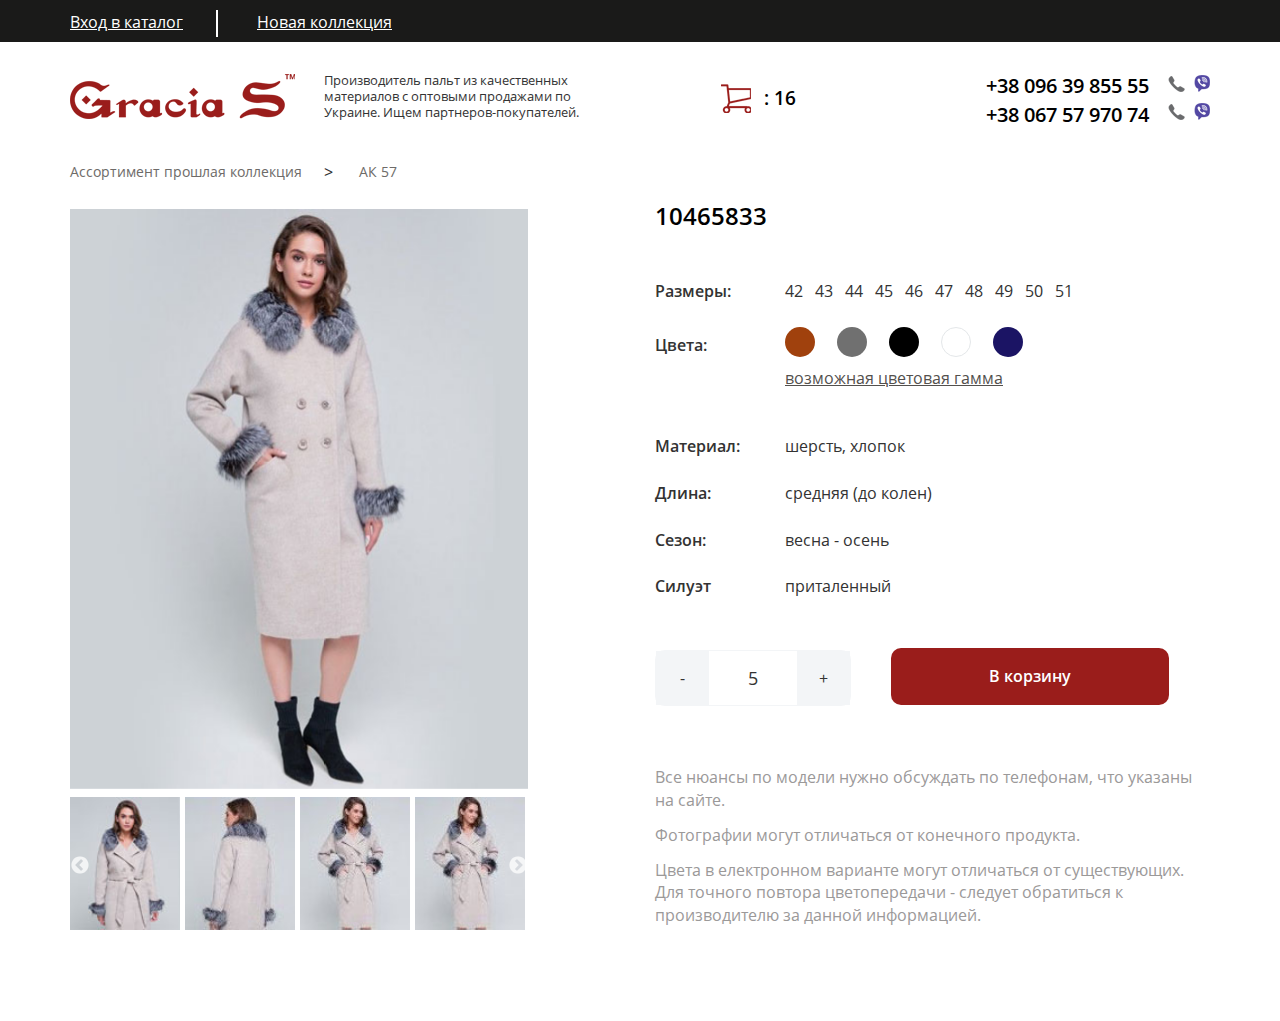
==== card.html @ efd2b515 "Add files via upload" ====
<!DOCTYPE html>
<html lang="ru">
  <head>
    <meta charset="utf-8">
    <title>Карточка</title>
    <meta name="description" content="">
    <link rel="shortcut icon" href="img/favicon/favicon.ico" type="image/x-icon">
    <link rel="apple-touch-icon" href="img/favicon/apple-touch-icon.png">
    <link rel="apple-touch-icon" sizes="72x72" href="img/favicon/apple-touch-icon-72x72.png">
    <link rel="apple-touch-icon" sizes="114x114" href="img/favicon/apple-touch-icon-114x114.png">
    <meta http-equiv="X-UA-Compatible" content="IE=edge">
    <meta name="viewport" content="width=device-width, initial-scale=1, maximum-scale=1">
    <link rel="stylesheet" href="css/main.css">
  </head>
  <body>
    <header class="header-card">
      <div class="header-top">
        <div class="container">
          <div class="row">
            <div class="col-md-6 col-xs-9 header-left">
              <ul class="header-menu">
                <li><a href="#">Вход в каталог</a></li>
                <li><a href="#">Новая коллекция</a></li>
              </ul>
            </div>
            <div class="col-md-6 col-xs-3 header-right"><a href="#" class="card-block">
                <div class="icon icon-card-wt"></div><span>:</span><span class="card-block__counter">16</span></a></div>
          </div>
        </div>
      </div>
      <div class="header-bottom">
        <div class="container">
          <div class="row">
            <div class="col-md-12 header-bottom__content">
              <div class="header-bottom__left"><a href="index.html"><img src="img/logo.png" alt="alt" class="header-logo"></a>
                <p>Производитель пальт из качественных материалов с оптовыми продажами по Украине. Ищем партнеров-покупателей.</p>
              </div><a href="#" class="card-block">
                <div class="icon icon-card-lg"></div><span>:</span><span class="card-block__counter">16</span></a>
              <div class="header-bottom__right">
                <div class="phone-block"> <a href="tel:+380963985555">+38 096 39 855 55</a>
                  <div class="phone-block__icons">
                    <div class="icon icon-phone"></div>
                    <div class="icon icon-viber"></div>
                  </div>
                </div>
                <div class="phone-block"> <a href="tel:+380675797074">+38 067 57 970 74</a>
                  <div class="phone-block__icons">
                    <div class="icon icon-phone"></div>
                    <div class="icon icon-viber"></div>
                  </div>
                </div>
              </div>
            </div>
          </div>
        </div>
      </div>
    </header>
    <div class="card">
      <div class="container">
        <div class="row">
          <div class="col-md-12">
            <div class="breadcrumbs">
              <li><a href="#">Ассортимент прошлая коллекция</a></li>
              <li><a href="#">АК 57</a></li>
            </div>
          </div>
        </div>
      </div>
      <div class="container">
        <div class="row">
          <div class="col-md-5 col-sm-5">
            <div class="card-slider">
              <div class="card-slider__display"><img src="img/card/card-lg.jpg" alt="alt"><img src="img/card/card-lg.jpg" alt="alt"><img src="img/card/card-lg.jpg" alt="alt"><img src="img/card/card-lg.jpg" alt="alt"><img src="img/card/card-lg.jpg" alt="alt"></div>
              <div class="card-slider__nav">
                <div class="card-slider__nav-slide"><img src="img/card/card-sm-01.jpg" alt="alt"></div>
                <div class="card-slider__nav-slide"><img src="img/card/card-sm-02.jpg" alt="alt"></div>
                <div class="card-slider__nav-slide"><img src="img/card/card-sm-03.jpg" alt="alt"></div>
                <div class="card-slider__nav-slide"><img src="img/card/card-sm-04.jpg" alt="alt"></div>
                <div class="card-slider__nav-slide"><img src="img/card/card-sm-02.jpg" alt="alt"></div>
              </div>
            </div>
          </div>
          <div class="col-lg-6 col-lg-offset-1 col-md-7 col-md-offset-0 col-sm-7 col-sm-offset-0">
            <div class="card-info">
              <h2 class="card-title">10465833 </h2>
              <div class="card-row card-sizes">
                <div class="card-row__name">Размеры:</div>
                <div class="card-row__content"><span>42</span><span>43</span><span>44</span><span>45</span><span>46</span><span>47</span><span>48</span><span>49</span><span>50</span><span>51</span></div>
              </div>
              <div class="card-row card-colors">
                <div class="card-row__name">Цвета:</div>
                <div class="card-row__content">
                  <div class="card-colors__items">
                    <div class="card-colors__item card-colors__item--brown"></div>
                    <div class="card-colors__item card-colors__item--gray"></div>
                    <div class="card-colors__item card-colors__item--black"></div>
                    <div class="card-colors__item card-colors__item--white"></div>
                    <div class="card-colors__item card-colors__item--blue"></div>
                  </div><span data-tooltip-content="#tooltip-colors" class="tooltip">возможная цветовая гамма</span>
                </div>
              </div>
              <div class="card-row card-material">
                <div class="card-row__name">Материал:</div>
                <div class="card-row__content">шерсть, хлопок</div>
              </div>
              <div class="card-row card-length">
                <div class="card-row__name">Длина:</div>
                <div class="card-row__content">средняя (до колен)</div>
              </div>
              <div class="card-row">
                <div class="card-row__name">Сезон:</div>
                <div class="card-row__content">весна - осень</div>
              </div>
              <div class="card-row">
                <div class="card-row__name">Силуэт</div>
                <div class="card-row__content">приталенный</div>
              </div>
            </div>
            <div class="card-counter">
              <div class="card-counter__count">
                <div class="card-counter__button card-counter__minus">-</div>
                <input type="text" name="" value="5" class="card-counter__field">
                <div class="card-counter__button card-counter__plus">+</div>
              </div><a href="#" class="button">В корзину</a>
            </div>
            <div class="card-text">
              <p>Все нюансы по модели нужно обсуждать по телефонам, что указаны на сайте.</p>
              <p>Фотографии могут отличаться от конечного продукта.</p>
              <p>Цвета в електронном варианте могут отличаться от существующих. Для точного повтора цветопередачи - следует обратиться к производителю за данной информацией.</p>
            </div>
          </div>
        </div>
      </div>
    </div>
    <div class="tooltip-templates">
      <div id="tooltip-colors" class="colors-tooltip">
        <div class="colors-tooltip__elem">
          <div class="colors-tooltip__mark colors-tooltip__mark--pink"></div>
          <div class="colors-tooltip__num">32</div>
        </div>
        <div class="colors-tooltip__elem">
          <div class="colors-tooltip__mark colors-tooltip__mark--red"></div>
          <div class="colors-tooltip__num">39</div>
        </div>
        <div class="colors-tooltip__elem">
          <div class="colors-tooltip__mark colors-tooltip__mark--blue"></div>
          <div class="colors-tooltip__num">78</div>
        </div>
        <div class="colors-tooltip__elem">
          <div class="colors-tooltip__mark colors-tooltip__mark--green"></div>
          <div class="colors-tooltip__num">39</div>
        </div>
        <div class="colors-tooltip__elem">
          <div class="colors-tooltip__mark colors-tooltip__mark--violet"></div>
          <div class="colors-tooltip__num">98</div>
        </div>
        <div class="colors-tooltip__elem">
          <div class="colors-tooltip__mark colors-tooltip__mark--pink"></div>
          <div class="colors-tooltip__num">32</div>
        </div>
        <div class="colors-tooltip__elem">
          <div class="colors-tooltip__mark colors-tooltip__mark--red"></div>
          <div class="colors-tooltip__num">39</div>
        </div>
        <div class="colors-tooltip__elem">
          <div class="colors-tooltip__mark colors-tooltip__mark--blue"></div>
          <div class="colors-tooltip__num">78</div>
        </div>
        <div class="colors-tooltip__elem">
          <div class="colors-tooltip__mark colors-tooltip__mark--green"></div>
          <div class="colors-tooltip__num">39</div>
        </div>
        <div class="colors-tooltip__elem">
          <div class="colors-tooltip__mark colors-tooltip__mark--violet"></div>
          <div class="colors-tooltip__num">98</div>
        </div>
        <div class="colors-tooltip__elem">
          <div class="colors-tooltip__mark colors-tooltip__mark--pink"></div>
          <div class="colors-tooltip__num">32</div>
        </div>
        <div class="colors-tooltip__elem">
          <div class="colors-tooltip__mark colors-tooltip__mark--red"></div>
          <div class="colors-tooltip__num">39</div>
        </div>
        <div class="colors-tooltip__elem">
          <div class="colors-tooltip__mark colors-tooltip__mark--blue"></div>
          <div class="colors-tooltip__num">78</div>
        </div>
        <div class="colors-tooltip__elem">
          <div class="colors-tooltip__mark colors-tooltip__mark--green"></div>
          <div class="colors-tooltip__num">39</div>
        </div>
        <div class="colors-tooltip__elem">
          <div class="colors-tooltip__mark colors-tooltip__mark--violet"></div>
          <div class="colors-tooltip__num">98</div>
        </div>
        <div class="colors-tooltip__elem">
          <div class="colors-tooltip__mark colors-tooltip__mark--pink"></div>
          <div class="colors-tooltip__num">32</div>
        </div>
        <div class="colors-tooltip__elem">
          <div class="colors-tooltip__mark colors-tooltip__mark--red"></div>
          <div class="colors-tooltip__num">39</div>
        </div>
        <div class="colors-tooltip__elem">
          <div class="colors-tooltip__mark colors-tooltip__mark--blue"></div>
          <div class="colors-tooltip__num">78</div>
        </div>
        <div class="colors-tooltip__elem">
          <div class="colors-tooltip__mark colors-tooltip__mark--green"></div>
          <div class="colors-tooltip__num">39</div>
        </div>
        <div class="colors-tooltip__elem">
          <div class="colors-tooltip__mark colors-tooltip__mark--violet"></div>
          <div class="colors-tooltip__num">98</div>
        </div>
      </div>
    </div>
    <script src="js/libs.min.js"></script>
    <script src="js/common.min.js"></script>
  </body>
</html>
---- css/main.css ----
@charset "UTF-8";@font-face{font-family:OpenSansRegular;font-style:normal;font-weight:400;src:url(../fonts/OpenSansRegular/OpenSansRegular.eot?#iefix) format("embedded-opentype"),url(../fonts/OpenSansRegular/OpenSansRegular.woff) format("woff"),url(../fonts/OpenSansRegular/OpenSansRegular.ttf) format("truetype")}@font-face{font-family:OpenSansSemiBold;font-style:normal;font-weight:400;src:url(../fonts/OpenSansSemiBold/OpenSansSemiBold.eot?#iefix) format("embedded-opentype"),url(../fonts/OpenSansSemiBold/OpenSansSemiBold.woff) format("woff"),url(../fonts/OpenSansSemiBold/OpenSansSemiBold.ttf) format("truetype")}@font-face{font-family:OpenSansBold;font-style:normal;font-weight:400;src:url(../fonts/OpenSansBold/OpenSansBold.eot?#iefix) format("embedded-opentype"),url(../fonts/OpenSansBold/OpenSansBold.woff) format("woff"),url(../fonts/OpenSansBold/OpenSansBold.ttf) format("truetype")}

/*!
 * Bootstrap v3.3.4 (http://getbootstrap.com)
 * Copyright 2011-2015 Twitter, Inc.
 * Licensed under MIT (https://github.com/twbs/bootstrap/blob/master/LICENSE)
 */
/*!
 * Generated using the Bootstrap Customizer (http://getbootstrap.com/customize/?id=5d89c68bb2562520849b)
 * Config saved to config.json and https://gist.github.com/5d89c68bb2562520849b
 */
/*! normalize.css v3.0.2 | MIT License | git.io/normalize */html{font-family:sans-serif;-ms-text-size-adjust:100%;-webkit-text-size-adjust:100%}body{margin:0}article,aside,details,figcaption,figure,footer,header,hgroup,main,menu,nav,section,summary{display:block}audio,canvas,progress,video{display:inline-block;vertical-align:baseline}audio:not([controls]){display:none;height:0}[hidden],template{display:none}a{background-color:transparent}a:active,a:hover{outline:0}abbr[title]{border-bottom:1px dotted}b,strong{font-weight:700}dfn{font-style:italic}h1{font-size:2em;margin:.67em 0}mark{background:#ff0;color:#000}small{font-size:80%}sub,sup{font-size:75%;line-height:0;position:relative;vertical-align:baseline}sup{top:-.5em}sub{bottom:-.25em}img{border:0}svg:not(:root){overflow:hidden}figure{margin:1em 40px}hr{box-sizing:content-box;height:0}pre{overflow:auto}code,kbd,pre,samp{font-family:monospace,monospace;font-size:1em}button,input,optgroup,select,textarea{color:inherit;font:inherit;margin:0}button{overflow:visible}button,select{text-transform:none}button,html input[type=button],input[type=reset],input[type=submit]{-webkit-appearance:button;cursor:pointer}button[disabled],html input[disabled]{cursor:default}button::-moz-focus-inner,input::-moz-focus-inner{border:0;padding:0}input{line-height:normal}input[type=checkbox],input[type=radio]{box-sizing:border-box;padding:0}input[type=number]::-webkit-inner-spin-button,input[type=number]::-webkit-outer-spin-button{height:auto}input[type=search]{-webkit-appearance:textfield;box-sizing:content-box}input[type=search]::-webkit-search-cancel-button,input[type=search]::-webkit-search-decoration{-webkit-appearance:none}fieldset{border:1px solid silver;margin:0 2px;padding:.35em .625em .75em}legend{border:0;padding:0}textarea{overflow:auto}optgroup{font-weight:700}table{border-collapse:collapse;border-spacing:0}td,th{padding:0}*,:after,:before{box-sizing:border-box}html{font-size:10px;-webkit-tap-highlight-color:transparent}body{font-family:Helvetica Neue,Helvetica,Arial,sans-serif;font-size:14px;line-height:1.42857143;color:#333;background-color:#fff}button,input,select,textarea{font-family:inherit;font-size:inherit;line-height:inherit}a{color:#337ab7;text-decoration:none}a:focus,a:hover{color:#23527c;text-decoration:underline}a:focus{outline:thin dotted;outline:5px auto -webkit-focus-ring-color;outline-offset:-2px}figure{margin:0}img{vertical-align:middle}.img-responsive{display:block;max-width:100%;height:auto}.img-rounded{border-radius:6px}.img-thumbnail{padding:4px;line-height:1.42857143;background-color:#fff;border:1px solid #ddd;border-radius:4px;transition:all .2s ease-in-out;display:inline-block;max-width:100%;height:auto}.img-circle{border-radius:50%}hr{margin-top:20px;margin-bottom:20px;border:0;border-top:1px solid #eee}.sr-only{position:absolute;width:1px;height:1px;margin:-1px;padding:0;overflow:hidden;clip:rect(0,0,0,0);border:0}.sr-only-focusable:active,.sr-only-focusable:focus{position:static;width:auto;height:auto;margin:0;overflow:visible;clip:auto}[role=button]{cursor:pointer}.container{margin-right:auto;margin-left:auto;padding-left:15px;padding-right:15px}@media (min-width:768px){.container{width:750px}}@media (min-width:992px){.container{width:970px}}@media (min-width:1200px){.container{width:1170px}}.container-fluid{margin-right:auto;margin-left:auto;padding-left:15px;padding-right:15px}.row{margin-left:-15px;margin-right:-15px}.col-lg-1,.col-lg-2,.col-lg-3,.col-lg-4,.col-lg-5,.col-lg-6,.col-lg-7,.col-lg-8,.col-lg-9,.col-lg-10,.col-lg-11,.col-lg-12,.col-md-1,.col-md-2,.col-md-3,.col-md-4,.col-md-5,.col-md-6,.col-md-7,.col-md-8,.col-md-9,.col-md-10,.col-md-11,.col-md-12,.col-sm-1,.col-sm-2,.col-sm-3,.col-sm-4,.col-sm-5,.col-sm-6,.col-sm-7,.col-sm-8,.col-sm-9,.col-sm-10,.col-sm-11,.col-sm-12,.col-xs-1,.col-xs-2,.col-xs-3,.col-xs-4,.col-xs-5,.col-xs-6,.col-xs-7,.col-xs-8,.col-xs-9,.col-xs-10,.col-xs-11,.col-xs-12{position:relative;min-height:1px;padding-left:15px;padding-right:15px}.col-xs-1,.col-xs-2,.col-xs-3,.col-xs-4,.col-xs-5,.col-xs-6,.col-xs-7,.col-xs-8,.col-xs-9,.col-xs-10,.col-xs-11,.col-xs-12{float:left}.col-xs-12{width:100%}.col-xs-11{width:91.66666667%}.col-xs-10{width:83.33333333%}.col-xs-9{width:75%}.col-xs-8{width:66.66666667%}.col-xs-7{width:58.33333333%}.col-xs-6{width:50%}.col-xs-5{width:41.66666667%}.col-xs-4{width:33.33333333%}.col-xs-3{width:25%}.col-xs-2{width:16.66666667%}.col-xs-1{width:8.33333333%}.col-xs-pull-12{right:100%}.col-xs-pull-11{right:91.66666667%}.col-xs-pull-10{right:83.33333333%}.col-xs-pull-9{right:75%}.col-xs-pull-8{right:66.66666667%}.col-xs-pull-7{right:58.33333333%}.col-xs-pull-6{right:50%}.col-xs-pull-5{right:41.66666667%}.col-xs-pull-4{right:33.33333333%}.col-xs-pull-3{right:25%}.col-xs-pull-2{right:16.66666667%}.col-xs-pull-1{right:8.33333333%}.col-xs-pull-0{right:auto}.col-xs-push-12{left:100%}.col-xs-push-11{left:91.66666667%}.col-xs-push-10{left:83.33333333%}.col-xs-push-9{left:75%}.col-xs-push-8{left:66.66666667%}.col-xs-push-7{left:58.33333333%}.col-xs-push-6{left:50%}.col-xs-push-5{left:41.66666667%}.col-xs-push-4{left:33.33333333%}.col-xs-push-3{left:25%}.col-xs-push-2{left:16.66666667%}.col-xs-push-1{left:8.33333333%}.col-xs-push-0{left:auto}.col-xs-offset-12{margin-left:100%}.col-xs-offset-11{margin-left:91.66666667%}.col-xs-offset-10{margin-left:83.33333333%}.col-xs-offset-9{margin-left:75%}.col-xs-offset-8{margin-left:66.66666667%}.col-xs-offset-7{margin-left:58.33333333%}.col-xs-offset-6{margin-left:50%}.col-xs-offset-5{margin-left:41.66666667%}.col-xs-offset-4{margin-left:33.33333333%}.col-xs-offset-3{margin-left:25%}.col-xs-offset-2{margin-left:16.66666667%}.col-xs-offset-1{margin-left:8.33333333%}.col-xs-offset-0{margin-left:0}@media (min-width:768px){.col-sm-1,.col-sm-2,.col-sm-3,.col-sm-4,.col-sm-5,.col-sm-6,.col-sm-7,.col-sm-8,.col-sm-9,.col-sm-10,.col-sm-11,.col-sm-12{float:left}.col-sm-12{width:100%}.col-sm-11{width:91.66666667%}.col-sm-10{width:83.33333333%}.col-sm-9{width:75%}.col-sm-8{width:66.66666667%}.col-sm-7{width:58.33333333%}.col-sm-6{width:50%}.col-sm-5{width:41.66666667%}.col-sm-4{width:33.33333333%}.col-sm-3{width:25%}.col-sm-2{width:16.66666667%}.col-sm-1{width:8.33333333%}.col-sm-pull-12{right:100%}.col-sm-pull-11{right:91.66666667%}.col-sm-pull-10{right:83.33333333%}.col-sm-pull-9{right:75%}.col-sm-pull-8{right:66.66666667%}.col-sm-pull-7{right:58.33333333%}.col-sm-pull-6{right:50%}.col-sm-pull-5{right:41.66666667%}.col-sm-pull-4{right:33.33333333%}.col-sm-pull-3{right:25%}.col-sm-pull-2{right:16.66666667%}.col-sm-pull-1{right:8.33333333%}.col-sm-pull-0{right:auto}.col-sm-push-12{left:100%}.col-sm-push-11{left:91.66666667%}.col-sm-push-10{left:83.33333333%}.col-sm-push-9{left:75%}.col-sm-push-8{left:66.66666667%}.col-sm-push-7{left:58.33333333%}.col-sm-push-6{left:50%}.col-sm-push-5{left:41.66666667%}.col-sm-push-4{left:33.33333333%}.col-sm-push-3{left:25%}.col-sm-push-2{left:16.66666667%}.col-sm-push-1{left:8.33333333%}.col-sm-push-0{left:auto}.col-sm-offset-12{margin-left:100%}.col-sm-offset-11{margin-left:91.66666667%}.col-sm-offset-10{margin-left:83.33333333%}.col-sm-offset-9{margin-left:75%}.col-sm-offset-8{margin-left:66.66666667%}.col-sm-offset-7{margin-left:58.33333333%}.col-sm-offset-6{margin-left:50%}.col-sm-offset-5{margin-left:41.66666667%}.col-sm-offset-4{margin-left:33.33333333%}.col-sm-offset-3{margin-left:25%}.col-sm-offset-2{margin-left:16.66666667%}.col-sm-offset-1{margin-left:8.33333333%}.col-sm-offset-0{margin-left:0}}@media (min-width:992px){.col-md-1,.col-md-2,.col-md-3,.col-md-4,.col-md-5,.col-md-6,.col-md-7,.col-md-8,.col-md-9,.col-md-10,.col-md-11,.col-md-12{float:left}.col-md-12{width:100%}.col-md-11{width:91.66666667%}.col-md-10{width:83.33333333%}.col-md-9{width:75%}.col-md-8{width:66.66666667%}.col-md-7{width:58.33333333%}.col-md-6{width:50%}.col-md-5{width:41.66666667%}.col-md-4{width:33.33333333%}.col-md-3{width:25%}.col-md-2{width:16.66666667%}.col-md-1{width:8.33333333%}.col-md-pull-12{right:100%}.col-md-pull-11{right:91.66666667%}.col-md-pull-10{right:83.33333333%}.col-md-pull-9{right:75%}.col-md-pull-8{right:66.66666667%}.col-md-pull-7{right:58.33333333%}.col-md-pull-6{right:50%}.col-md-pull-5{right:41.66666667%}.col-md-pull-4{right:33.33333333%}.col-md-pull-3{right:25%}.col-md-pull-2{right:16.66666667%}.col-md-pull-1{right:8.33333333%}.col-md-pull-0{right:auto}.col-md-push-12{left:100%}.col-md-push-11{left:91.66666667%}.col-md-push-10{left:83.33333333%}.col-md-push-9{left:75%}.col-md-push-8{left:66.66666667%}.col-md-push-7{left:58.33333333%}.col-md-push-6{left:50%}.col-md-push-5{left:41.66666667%}.col-md-push-4{left:33.33333333%}.col-md-push-3{left:25%}.col-md-push-2{left:16.66666667%}.col-md-push-1{left:8.33333333%}.col-md-push-0{left:auto}.col-md-offset-12{margin-left:100%}.col-md-offset-11{margin-left:91.66666667%}.col-md-offset-10{margin-left:83.33333333%}.col-md-offset-9{margin-left:75%}.col-md-offset-8{margin-left:66.66666667%}.col-md-offset-7{margin-left:58.33333333%}.col-md-offset-6{margin-left:50%}.col-md-offset-5{margin-left:41.66666667%}.col-md-offset-4{margin-left:33.33333333%}.col-md-offset-3{margin-left:25%}.col-md-offset-2{margin-left:16.66666667%}.col-md-offset-1{margin-left:8.33333333%}.col-md-offset-0{margin-left:0}}@media (min-width:1200px){.col-lg-1,.col-lg-2,.col-lg-3,.col-lg-4,.col-lg-5,.col-lg-6,.col-lg-7,.col-lg-8,.col-lg-9,.col-lg-10,.col-lg-11,.col-lg-12{float:left}.col-lg-12{width:100%}.col-lg-11{width:91.66666667%}.col-lg-10{width:83.33333333%}.col-lg-9{width:75%}.col-lg-8{width:66.66666667%}.col-lg-7{width:58.33333333%}.col-lg-6{width:50%}.col-lg-5{width:41.66666667%}.col-lg-4{width:33.33333333%}.col-lg-3{width:25%}.col-lg-2{width:16.66666667%}.col-lg-1{width:8.33333333%}.col-lg-pull-12{right:100%}.col-lg-pull-11{right:91.66666667%}.col-lg-pull-10{right:83.33333333%}.col-lg-pull-9{right:75%}.col-lg-pull-8{right:66.66666667%}.col-lg-pull-7{right:58.33333333%}.col-lg-pull-6{right:50%}.col-lg-pull-5{right:41.66666667%}.col-lg-pull-4{right:33.33333333%}.col-lg-pull-3{right:25%}.col-lg-pull-2{right:16.66666667%}.col-lg-pull-1{right:8.33333333%}.col-lg-pull-0{right:auto}.col-lg-push-12{left:100%}.col-lg-push-11{left:91.66666667%}.col-lg-push-10{left:83.33333333%}.col-lg-push-9{left:75%}.col-lg-push-8{left:66.66666667%}.col-lg-push-7{left:58.33333333%}.col-lg-push-6{left:50%}.col-lg-push-5{left:41.66666667%}.col-lg-push-4{left:33.33333333%}.col-lg-push-3{left:25%}.col-lg-push-2{left:16.66666667%}.col-lg-push-1{left:8.33333333%}.col-lg-push-0{left:auto}.col-lg-offset-12{margin-left:100%}.col-lg-offset-11{margin-left:91.66666667%}.col-lg-offset-10{margin-left:83.33333333%}.col-lg-offset-9{margin-left:75%}.col-lg-offset-8{margin-left:66.66666667%}.col-lg-offset-7{margin-left:58.33333333%}.col-lg-offset-6{margin-left:50%}.col-lg-offset-5{margin-left:41.66666667%}.col-lg-offset-4{margin-left:33.33333333%}.col-lg-offset-3{margin-left:25%}.col-lg-offset-2{margin-left:16.66666667%}.col-lg-offset-1{margin-left:8.33333333%}.col-lg-offset-0{margin-left:0}}.clearfix:after,.clearfix:before,.container-fluid:after,.container-fluid:before,.container:after,.container:before,.row:after,.row:before{content:" ";display:table}.clearfix:after,.container-fluid:after,.container:after,.row:after{clear:both}.center-block{display:block;margin-left:auto;margin-right:auto}.pull-right{float:right!important}.pull-left{float:left!important}.hide{display:none!important}.show{display:block!important}.invisible{visibility:hidden}.text-hide{font:0/0 a;color:transparent;text-shadow:none;background-color:transparent;border:0}.hidden{display:none!important}.affix{position:fixed}@-ms-viewport{width:device-width}.visible-lg,.visible-lg-block,.visible-lg-inline,.visible-lg-inline-block,.visible-md,.visible-md-block,.visible-md-inline,.visible-md-inline-block,.visible-sm,.visible-sm-block,.visible-sm-inline,.visible-sm-inline-block,.visible-xs,.visible-xs-block,.visible-xs-inline,.visible-xs-inline-block{display:none!important}@media (max-width:767px){.visible-xs{display:block!important}table.visible-xs{display:table}tr.visible-xs{display:table-row!important}td.visible-xs,th.visible-xs{display:table-cell!important}}@media (max-width:767px){.visible-xs-block{display:block!important}}@media (max-width:767px){.visible-xs-inline{display:inline!important}}@media (max-width:767px){.visible-xs-inline-block{display:inline-block!important}}@media (min-width:768px) and (max-width:991px){.visible-sm{display:block!important}table.visible-sm{display:table}tr.visible-sm{display:table-row!important}td.visible-sm,th.visible-sm{display:table-cell!important}}@media (min-width:768px) and (max-width:991px){.visible-sm-block{display:block!important}}@media (min-width:768px) and (max-width:991px){.visible-sm-inline{display:inline!important}}@media (min-width:768px) and (max-width:991px){.visible-sm-inline-block{display:inline-block!important}}@media (min-width:992px) and (max-width:1199px){.visible-md{display:block!important}table.visible-md{display:table}tr.visible-md{display:table-row!important}td.visible-md,th.visible-md{display:table-cell!important}}@media (min-width:992px) and (max-width:1199px){.visible-md-block{display:block!important}}@media (min-width:992px) and (max-width:1199px){.visible-md-inline{display:inline!important}}@media (min-width:992px) and (max-width:1199px){.visible-md-inline-block{display:inline-block!important}}@media (min-width:1200px){.visible-lg{display:block!important}table.visible-lg{display:table}tr.visible-lg{display:table-row!important}td.visible-lg,th.visible-lg{display:table-cell!important}}@media (min-width:1200px){.visible-lg-block{display:block!important}}@media (min-width:1200px){.visible-lg-inline{display:inline!important}}@media (min-width:1200px){.visible-lg-inline-block{display:inline-block!important}}@media (max-width:767px){.hidden-xs{display:none!important}}@media (min-width:768px) and (max-width:991px){.hidden-sm{display:none!important}}@media (min-width:992px) and (max-width:1199px){.hidden-md{display:none!important}}@media (min-width:1200px){.hidden-lg{display:none!important}}.visible-print{display:none!important}@media print{.visible-print{display:block!important}table.visible-print{display:table}tr.visible-print{display:table-row!important}td.visible-print,th.visible-print{display:table-cell!important}}.visible-print-block{display:none!important}@media print{.visible-print-block{display:block!important}}.visible-print-inline{display:none!important}@media print{.visible-print-inline{display:inline!important}}.visible-print-inline-block{display:none!important}@media print{.visible-print-inline-block{display:inline-block!important}}@media print{.hidden-print{display:none!important}}.slick-slider{box-sizing:border-box;-webkit-user-select:none;-moz-user-select:none;-ms-user-select:none;user-select:none;-webkit-touch-callout:none;-khtml-user-select:none;-ms-touch-action:pan-y;touch-action:pan-y;-webkit-tap-highlight-color:transparent}.slick-list,.slick-slider{position:relative;display:block}.slick-list{overflow:hidden;margin:0;padding:0}.slick-list:focus{outline:none}.slick-list.dragging{cursor:pointer;cursor:hand}.slick-slider .slick-list,.slick-slider .slick-track{-webkit-transform:translateZ(0);transform:translateZ(0)}.slick-track{position:relative;top:0;left:0;display:block;margin-left:auto;margin-right:auto}.slick-track:after,.slick-track:before{display:table;content:""}.slick-track:after{clear:both}.slick-loading .slick-track{visibility:hidden}.slick-slide{display:none;float:left;height:100%;min-height:1px}[dir=rtl] .slick-slide{float:right}.slick-slide img{display:block}.slick-slide.slick-loading img{display:none}.slick-slide.dragging img{pointer-events:none}.slick-initialized .slick-slide{display:block}.slick-loading .slick-slide{visibility:hidden}.slick-vertical .slick-slide{display:block;height:auto;border:1px solid transparent}.slick-arrow.slick-hidden{display:none}.slick-loading .slick-list{background:#fff url(../img/ajax-loader.gif) 50% no-repeat}@font-face{font-family:slick;font-weight:400;font-style:normal;src:url(../fonts/slickFonts./slick/slickFonts.eot);src:url(../fonts/slickFonts./slick/slickFonts.eot?#iefix) format("embedded-opentype"),url(../fonts/slickFonts/slick.woff) format("woff"),url(../fonts/slickFonts/slick.ttf) format("truetype"),url(../fonts/slickFonts/slick.svg#slick) format("svg")}.slick-next,.slick-prev{font-size:0;line-height:0;position:absolute;top:50%;display:block;width:20px;height:20px;padding:0;-webkit-transform:translateY(-50%);transform:translateY(-50%);cursor:pointer;border:none}.slick-next,.slick-next:focus,.slick-next:hover,.slick-prev,.slick-prev:focus,.slick-prev:hover{color:transparent;outline:none;background:transparent}.slick-next:focus:before,.slick-next:hover:before,.slick-prev:focus:before,.slick-prev:hover:before{opacity:1}.slick-next.slick-disabled:before,.slick-prev.slick-disabled:before{opacity:.25}.slick-next:before,.slick-prev:before{font-family:slick;font-size:20px;line-height:1;opacity:.75;color:#fff;-webkit-font-smoothing:antialiased;-moz-osx-font-smoothing:grayscale}.slick-prev{left:-25px}[dir=rtl] .slick-prev{right:-25px;left:auto}.slick-prev:before{content:"←"}[dir=rtl] .slick-prev:before{content:"→"}.slick-next{right:-25px}[dir=rtl] .slick-next{right:auto;left:-25px}.slick-next:before{content:"→"}[dir=rtl] .slick-next:before{content:"←"}.slick-dotted.slick-slider{margin-bottom:30px}.slick-dots{position:absolute;bottom:-25px;display:block;width:100%;padding:0;margin:0;list-style:none;text-align:center}.slick-dots li{position:relative;display:inline-block;margin:0 5px;padding:0}.slick-dots li,.slick-dots li button{width:20px;height:20px;cursor:pointer}.slick-dots li button{font-size:0;line-height:0;display:block;padding:5px;color:transparent;border:0;outline:none;background:transparent}.slick-dots li button:focus,.slick-dots li button:hover{outline:none}.slick-dots li button:focus:before,.slick-dots li button:hover:before{opacity:1}.slick-dots li button:before{font-family:slick;font-size:6px;line-height:20px;position:absolute;top:0;left:0;width:20px;height:20px;content:"•";text-align:center;opacity:.25;color:#000;-webkit-font-smoothing:antialiased;-moz-osx-font-smoothing:grayscale}.slick-dots li.slick-active button:before{opacity:.75;color:#000}.tooltipster-fall,.tooltipster-grow.tooltipster-show{-webkit-transition-timing-function:cubic-bezier(.175,.885,.32,1);-moz-transition-timing-function:cubic-bezier(.175,.885,.32,1.15);-ms-transition-timing-function:cubic-bezier(.175,.885,.32,1.15);-o-transition-timing-function:cubic-bezier(.175,.885,.32,1.15)}.tooltipster-base{display:-webkit-box;display:-ms-flexbox;display:flex;pointer-events:none;position:absolute}.tooltipster-box{-webkit-box-flex:1;-ms-flex:1 1 auto;flex:1 1 auto}.tooltipster-content{box-sizing:border-box;max-height:100%;max-width:100%;overflow:auto}.tooltipster-ruler{bottom:0;left:0;overflow:hidden;position:fixed;right:0;top:0;visibility:hidden}.tooltipster-fade{opacity:0;transition-property:opacity}.tooltipster-fade.tooltipster-show{opacity:1}.tooltipster-grow{-webkit-transform:scale(0);transform:scale(0);transition-property:-webkit-transform;transition-property:transform;transition-property:transform,-webkit-transform;-webkit-backface-visibility:hidden}.tooltipster-grow.tooltipster-show{-webkit-transform:scale(1);transform:scale(1);transition-timing-function:cubic-bezier(.175,.885,.32,1.15)}.tooltipster-swing{opacity:0;-webkit-transform:rotate(4deg);transform:rotate(4deg);transition-property:-webkit-transform;transition-property:transform;transition-property:transform,-webkit-transform}.tooltipster-swing.tooltipster-show{opacity:1;-webkit-transform:rotate(0);transform:rotate(0);transition-timing-function:cubic-bezier(.23,.635,.495,2.4)}.tooltipster-fall{transition-property:top;transition-timing-function:cubic-bezier(.175,.885,.32,1.15)}.tooltipster-fall.tooltipster-initial{top:0!important}.tooltipster-fall.tooltipster-dying{transition-property:all;top:0!important;opacity:0}.tooltipster-slide{transition-property:left;transition-timing-function:cubic-bezier(.175,.885,.32,1.15)}.tooltipster-slide.tooltipster-initial{left:-40px!important}.tooltipster-slide.tooltipster-dying{transition-property:all;left:0!important;opacity:0}@-webkit-keyframes a{0%{opacity:0}to{opacity:1}}@keyframes a{0%{opacity:0}to{opacity:1}}.tooltipster-update-fade{-webkit-animation:a .4s;animation:a .4s}@-webkit-keyframes b{25%{-webkit-transform:rotate(-2deg);transform:rotate(-2deg)}75%{-webkit-transform:rotate(2deg);transform:rotate(2deg)}to{-webkit-transform:rotate(0);transform:rotate(0)}}@keyframes b{25%{-webkit-transform:rotate(-2deg);transform:rotate(-2deg)}75%{-webkit-transform:rotate(2deg);transform:rotate(2deg)}to{-webkit-transform:rotate(0);transform:rotate(0)}}.tooltipster-update-rotate{-webkit-animation:b .6s;animation:b .6s}@-webkit-keyframes c{50%{-webkit-transform:scale(1.1);transform:scale(1.1)}to{-webkit-transform:scale(1);transform:scale(1)}}@keyframes c{50%{-webkit-transform:scale(1.1);transform:scale(1.1)}to{-webkit-transform:scale(1);transform:scale(1)}}.tooltipster-update-scale{-webkit-animation:c .6s;animation:c .6s}.tooltipster-sidetip .tooltipster-box{background:#565656;border:2px solid #000;border-radius:4px}.tooltipster-sidetip.tooltipster-bottom .tooltipster-box{margin-top:8px}.tooltipster-sidetip.tooltipster-left .tooltipster-box{margin-right:8px}.tooltipster-sidetip.tooltipster-right .tooltipster-box{margin-left:8px}.tooltipster-sidetip.tooltipster-top .tooltipster-box{margin-bottom:8px}.tooltipster-sidetip .tooltipster-content{color:#fff;line-height:18px;padding:6px 14px}.tooltipster-sidetip .tooltipster-arrow{overflow:hidden;position:absolute}.tooltipster-sidetip.tooltipster-bottom .tooltipster-arrow{height:10px;margin-left:-10px;top:0;width:20px}.tooltipster-sidetip.tooltipster-left .tooltipster-arrow{height:20px;margin-top:-10px;right:0;top:0;width:10px}.tooltipster-sidetip.tooltipster-right .tooltipster-arrow{height:20px;margin-top:-10px;left:0;top:0;width:10px}.tooltipster-sidetip.tooltipster-top .tooltipster-arrow{bottom:0;height:10px;margin-left:-10px;width:20px}.tooltipster-sidetip .tooltipster-arrow-background,.tooltipster-sidetip .tooltipster-arrow-border{height:0;position:absolute;width:0}.tooltipster-sidetip .tooltipster-arrow-background{border:10px solid transparent}.tooltipster-sidetip.tooltipster-bottom .tooltipster-arrow-background{border-bottom-color:#565656;left:0;top:3px}.tooltipster-sidetip.tooltipster-left .tooltipster-arrow-background{border-left-color:#565656;left:-3px;top:0}.tooltipster-sidetip.tooltipster-right .tooltipster-arrow-background{border-right-color:#565656;left:3px;top:0}.tooltipster-sidetip.tooltipster-top .tooltipster-arrow-background{border-top-color:#565656;left:0;top:-3px}.tooltipster-sidetip .tooltipster-arrow-border{border:10px solid transparent;left:0;top:0}.tooltipster-sidetip.tooltipster-bottom .tooltipster-arrow-border{border-bottom-color:#000}.tooltipster-sidetip.tooltipster-left .tooltipster-arrow-border{border-left-color:#000}.tooltipster-sidetip.tooltipster-right .tooltipster-arrow-border{border-right-color:#000}.tooltipster-sidetip.tooltipster-top .tooltipster-arrow-border{border-top-color:#000}.tooltipster-sidetip .tooltipster-arrow-uncropped{position:relative}.tooltipster-sidetip.tooltipster-bottom .tooltipster-arrow-uncropped{top:-10px}.tooltipster-sidetip.tooltipster-right .tooltipster-arrow-uncropped{left:-10px}body,html{font-size:16px}body{font-family:OpenSansRegular,sans-serif;font-weight:400;min-width:320px;position:relative;-webkit-font-smoothing:antialiased;overflow-x:hidden}input{outline:none}input:focus::-webkit-input-placeholder{color:transparent}input:focus:-moz-placeholder,input:focus::-moz-placeholder{color:transparent}input:focus:-ms-input-placeholder{color:transparent}h2{position:relative;margin-top:0;margin-bottom:35px;font-family:OpenSansSemiBold,sans-serif;font-size:24px;color:#000}h2:after{content:"";top:0;left:0;right:0;bottom:0;margin:auto;position:absolute;top:auto;bottom:-15px}h2.lefted:after{right:auto;left:0}.section-desc{margin-top:0;margin-bottom:30px;text-align:center}.section-desc span{display:block}.about-top__text:before,.grace-line,h2:after{width:192px;height:2px;background-color:#9a1d1b}.breadcrumbs{margin-bottom:25px}.breadcrumbs li{position:relative;list-style-type:none}.breadcrumbs li,.breadcrumbs li:after{display:inline-block;vertical-align:middle}.breadcrumbs li:after{content:">";margin:0 22px}.breadcrumbs li a{font-size:14px;color:#6e6b69;text-decoration:none}.breadcrumbs li:last-child:after{display:none}.gracie-link{color:#9a1d1b;text-decoration:underline}.gracie-link:active,.gracie-link:hover{color:#9a1d1b;text-decoration:none}.gracie-form label{display:block;margin-bottom:23px}.gracie-form label span{display:block;font-size:16px;margin-bottom:10px;font-family:OpenSansSemiBold,sans-serif}.gracie-form label input{display:block;padding:16px 24px;font-size:16px;width:100%;background-color:#fff;border-radius:10px;border:1px solid #959595}.button{display:inline-block;border:none;color:#fff;text-decoration:none;background-color:#9a1d1b;padding:17px 10px;font-size:16px;border-radius:10px;text-align:center;outline:none;transition:background-color .3s ease;font-family:OpenSansSemiBold,sans-serif}.button:active,.button:hover{color:#fff;text-decoration:none;background-color:#6a1615}.button-100{width:100%}li,ul{margin:0;padding:0}.clearfix:after,.clearfix:before{content:"";display:table}.clearfix:after{clear:both}.responsive-img{width:100%;display:block}.text-center{text-align:center}.text-right{text-align:right}.cover{position:relative}.cover:before{content:"";width:100%;height:100%;position:absolute;left:0;top:0;z-index:0;background-color:rgba(0,0,0,.7)}.justify{content:"";width:100%;height:0;display:inline-block;overflow:hidden;visibility:hidden;line-height:0}.hidden,.tooltip-templates{display:none}.input-ok{background:url(../img/icons/icon-ok.png) no-repeat 100% #e3ffe5;border:1px solid #96b796}.input-error{background:url(../img/icons/icon-fail.png) no-repeat 100% #ffebef;border:1px solid red}.header-top{padding-top:10px;padding-bottom:5px;color:#fff;background-color:#1a1a19}.header-menu li{margin:0 35px;display:inline-block;list-style-type:none;position:relative}.header-menu li:first-child{margin:0}.header-menu li:after{content:"";display:inline-block;margin-left:33px;width:2px;height:27px;vertical-align:middle;background-color:#fff}.header-menu li:last-child:after{display:none}.header-menu a{color:#fff;text-decoration:underline}.header-right{text-align:right}.header-right p{margin:0}.header-bottom,footer{padding:30px 0}.header-bottom__left{float:left}.header-bottom__left img{margin-right:25px;vertical-align:middle}.header-bottom__left p{margin-top:0;margin-bottom:0;max-width:283px;font-size:13px;line-height:16px;display:inline-block;vertical-align:middle}.header-bottom__right{float:right}.phone-block a{vertical-align:middle;color:#000;font-size:20px;font-family:OpenSansSemiBold,sans-serif}.phone-block__icons{margin-left:10px;display:inline-block;vertical-align:middle}.phone-block__icons .icon{margin-left:5px}.icon{display:inline-block}.icon-phone{background-position:-89px -145px;width:17px;height:16px}.icon-phone,.icon-viber{background-image:url(../img/sprite.png)}.icon-viber{background-position:-182px 0;width:16px;height:17px}.main-slider__slide{background:top no-repeat;background-size:cover}.main-slider__slide-content{display:block;padding-top:3.375rem;padding-bottom:5rem;color:#000;outline:none}.main-slider__slide-content:active,.main-slider__slide-content:focus,.main-slider__slide-content:hover{color:#000;outline:none}.main-slider .slick-dots{bottom:37px}.main-slider .slick-dots li button{width:16px;height:16px;padding:0;display:inline-block;line-height:16px;border-radius:50%;border:1px solid transparent;text-align:center}.main-slider .slick-dots li button:before{color:#fff;position:relative;height:8px;width:8px;text-align:center;line-height:16px;font-size:8px;opacity:1}.main-slider .slick-dots li.slick-active button{border-color:#9a1d1b}.main-slider .slick-dots li.slick-active button:before{color:#9a1d1b}.main-slider .slick-next:before,.main-slider .slick-prev:before{display:none}.main-slider .slick-prev{background-position:-38px 0;left:4%}.main-slider .slick-next,.main-slider .slick-prev{background-image:url(../img/sprite.png);width:33px;height:109px;z-index:1}.main-slider .slick-next{background-position:0 0;right:4%}.main-slider.slick-dotted.slick-slider{margin-bottom:0}.about{padding-top:80px;padding-bottom:0}.about-top{margin-bottom:64px}.about-top__left img{max-width:100%}.about-top__text{position:relative;padding-top:25px}.about-top__text p{margin-top:0;margin-bottom:10px;line-height:25px}.about-top__text p span{font-family:OpenSansBold,sans-serif}.about-top__text:before{content:"";position:absolute;top:0;left:0}.about-content .row .col-md-6:nth-child(2n) .about-content__item{padding-left:10px}.about-content__item{margin-bottom:60px}.about-content__icon{position:relative;width:128px;height:128px;margin-right:38px;float:left;display:inline-block;vertical-align:middle;border:1px solid #9a1d1b;border-radius:50%}.about-content__icon img{top:0;left:0;right:0;bottom:0;margin:auto;position:absolute;max-width:90%}.about-content__text{margin-top:15px;display:inline-block;vertical-align:middle}.about-content__text p{max-width:360px;font-size:14px;font-family:OpenSansSemiBold,sans-serif}.about-content__title,.how-item__title{margin-bottom:13px;font-family:OpenSansBold,sans-serif}.questions{padding-top:56px;padding-bottom:50px;background-color:#f0f2f4}.questions .gracie-form{font-size:0;margin-left:-7.5px;margin-right:-7.5px}.questions .gracie-form:after,.questions .gracie-form:before{content:"";display:table}.questions .gracie-form:after{clear:both}.questions .gracie-form .button,.questions .gracie-form label{margin:0 7.5px;width:calc(33.33333333333333% - 15px);display:inline-block;vertical-align:bottom}.collection{padding-top:90px}.collection-items{margin-bottom:39px}.collection-item{margin-bottom:14px}.collection-bottom p{margin:0;float:left;width:93%}.collection-bottom__icon,.collection-bottom p span{font-family:OpenSansBold,sans-serif}.collection-bottom__icon{width:34px;height:34px;margin-right:15px;float:left;background-color:#9a1d1b;border-radius:50%;text-align:center;color:#fff;line-height:34px;font-size:21px}.how{padding-top:70px}.how h2{margin-bottom:110px}.how-item{margin-bottom:72px;position:relative;z-index:2}.how-item:after,.how-item:before{content:"";display:table}.how-item:after{clear:both}.how-item--pr{padding-right:30px}.how-item--pl{padding-left:30px}.how-item__icon{width:40px;height:40px;float:left;position:relative;border-radius:50%;border:1px solid #9a1d1b}.how-item__icon .icon{display:block;top:0;left:0;right:0;bottom:0;margin:auto;position:absolute}.how-item__icon .icon-car{background-image:url(../img/sprite.png);background-position:-80px -114px;width:22px;height:15px}.how-item__icon .icon-money{background-image:url(../img/sprite.png);background-position:-22px -145px;width:18px;height:18px}.how-item__icon .icon-time{background-image:url(../img/sprite.png);background-position:-56px -114px;width:19px;height:19px}.how-item__icon .icon-ribbon{background-image:url(../img/sprite.png);background-position:0 -145px;width:17px;height:22px}.how-item__text{float:left;margin-top:-30px;margin-left:68px}.how-item__text p{margin-bottom:0;font-size:14px;line-height:21px;font-family:OpenSansSemiBold,sans-serif}.how-content__img{position:relative}.how-content__img img{position:absolute;left:50%;top:-45px;-webkit-transform:translateX(-50%);transform:translateX(-50%)}.go-buyer{padding-top:30px;padding-bottom:60px}.go-buyer h2{margin-bottom:40px}.go-buyer__left p{margin-top:28px;margin-bottom:60px}.go-buyer__left .gracie-form label{margin-bottom:23px}.card{padding-bottom:82px}.icon-card-wt{background-position:-129px 0}.icon-card-lg,.icon-card-wt{background-image:url(../img/sprite.png);width:30px;height:29px}.icon-card-lg{background-position:-129px -34px}.card-block{display:inline-block}.card-block .icon{margin-right:13px;vertical-align:middle}.card-block span{vertical-align:middle;font-size:19px;font-family:OpenSansSemiBold,sans-serif;color:#000}.card-block__counter{margin-left:5px}.header-card .header-top .card-block{display:none}.header-card .header-top .card-block span{color:#fff}.header-bottom .card-block{margin-top:12px;margin-left:10%}.header-bottom .card-block span{color:#000}.card-slider__display{margin-bottom:8px}.card-slider__nav .slick-prev{left:0;z-index:1}.card-slider__nav .slick-next{right:0}.card-slider__nav .slick-slide{padding-right:5px}.card-slider__nav-slide img{margin-right:8px;width:100%}.card-title{margin-top:-10px;margin-bottom:47px}.card-title:after{display:none}.card-info{margin-bottom:50px}.card-row{display:table;margin-bottom:24px}.card-row:last-child{margin-bottom:0}.card-row__content,.card-row__name{display:table-cell}.card-row__content{padding-left:30px}.card-row__name{width:100px;font-family:OpenSansSemiBold,sans-serif}.card-sizes .card-row__content span{display:inline-block;margin-right:12px}.card-colors__item,.colors-tooltip__mark{width:30px;height:30px;margin-bottom:10px;display:inline-block;vertical-align:middle;margin-right:18px;border-radius:50em;border:1px solid transparent}.card-colors__item:last-child,.colors-tooltip__mark:last-child{margin-right:0}.card-colors__item--brown{background-color:#a0410d}.card-colors__item--gray{background-color:#707070}.card-colors__item--black{background-color:#000}.card-colors__item--white{border-color:#e4e7e9;background-color:#fff}.card-colors__item--blue{background-color:#1b1464}.card-colors{margin-bottom:45px}.card-colors span{display:inline-block;text-decoration:underline;color:#53504d}.card-counter{margin-bottom:60px;-webkit-user-select:none;-moz-user-select:none;-ms-user-select:none;user-select:none}.card-counter .button{width:278px;margin-left:40px}.card-counter__count{display:inline-block;border-radius:10px;border:1px solid #f3f5f7}.card-counter__field{line-height:50px;width:80px;padding:0 5px;font-size:18px;border:none}.card-counter__button,.card-counter__field{display:inline-block;vertical-align:middle;text-align:center}.card-counter__button{width:53px;height:54px;background-color:#f3f5f7;line-height:54px;cursor:pointer}.card-counter__button__minus{font-size:24px;border-radius:10px 0 0 10px;border-radius:0 10px 10px 0;font-size:18px}.card-text p{margin-top:0;margin-bottom:12px;color:#9b9999}.colors-tooltip{padding-left:10px;width:262px;padding-top:17px}.colors-tooltip:after,.colors-tooltip:before{content:"";display:table}.colors-tooltip:after{clear:both}.colors-tooltip__elem{margin-bottom:15px;float:left;margin-left:8px;margin-right:8px;text-align:center}.colors-tooltip__mark{margin-right:0}.colors-tooltip__mark--pink{background-color:#f69679}.colors-tooltip__mark--red{background-color:#ed1c24}.colors-tooltip__mark--blue{background-color:#003663}.colors-tooltip__mark--green{background-color:#00a651}.colors-tooltip__mark--violet{background-color:#92278f}.colors-tip{height:174px!important}.colors-tip .tooltipster-content{color:#000;width:262px!important;max-width:262px;padding:0}.colors-tip .tooltipster-box{background-color:#f0f2f4;border:none;max-width:262px;border-radius:10px}.colors-tip:after{content:"";display:block;width:20px;height:30px;position:absolute;top:0;left:-10px;background:url(../img/icons/tooltip-arrow.png) 0 0 no-repeat}.catalog{padding-bottom:67px}.catalog h2{margin-top:25px;margin-bottom:58px}.catalog-item{position:relative;margin-bottom:20px}.catalog-item:active .catalog-img,.catalog-item:hover .catalog-img{display:none}.catalog-item:active .catalog-img-mirror,.catalog-item:hover .catalog-img-mirror{display:inline-block}.catalog-item img{vertical-align:bottom}.catalog-item_link{display:block}.catalog-img-mirror{display:none}.catalog-item__bottom{position:absolute;padding-left:15px;padding-right:15px;width:100%;bottom:15px;left:0}.catalog-item__bottom:after,.catalog-item__bottom:before{content:"";display:table}.catalog-item__bottom:after{clear:both}.catalog-item__art{float:left;color:#53504d}.catalog-item__cart{float:right}.icon-cart-sm{background-position:-31px -114px}.icon-cart-sm,.icon-cart-sm:active,.icon-cart-sm:hover{background-image:url(../img/sprite.png);width:20px;height:20px}.icon-cart-sm:active,.icon-cart-sm:hover{background-position:-76px -75px}.authorization{padding-top:97px}.authorization-form{position:relative}.authorization-form:after{content:"";display:block;position:absolute;top:0;right:-14%;height:100%;width:2px;background-color:#c2c3c5}.authorization-title{font-family:OpenSansSemiBold,sans-serif;margin-bottom:37px}.authorization-cond p{margin-top:0;margin-bottom:17px}.icon-mail{background-image:url(../img/sprite.png);background-position:-182px -22px;width:16px;height:11px;vertical-align:middle}.authorization-cond__contacts:after,.authorization-cond__contacts:before{content:"";display:table}.authorization-cond__contacts:after{clear:both}.authorization-cond__left{float:left}.authorization-cond__right{float:right}.authorization-cond__contacts{margin-top:30px}footer{background-color:#1a1a19}footer,footer .phone-block a{color:#fff}.copyright{margin-top:15px;font-size:14px;text-align:center}.icon-phone-wt{background-position:-45px -145px}.icon-phone-wt,.icon-viber-wt{background-image:url(../img/sprite.png);width:17px;height:17px}.icon-viber-wt{background-position:-67px -145px}@media only screen and (max-width:1200px){.authorization-cond .phone-block a{font-size:18px}.header-bottom .card-block{margin-left:6%}}@media only screen and (max-width:1100px){.colors-tip:after{display:none}}@media only screen and (max-width:992px){html{font-size:15px}.header-bottom__left p{display:block}.header-bottom{padding-bottom:23px}.about{padding-top:44px}.about-top{margin-bottom:40px}.how h2{margin-bottom:60px}.how-item--pr{padding-right:0}.how-item--pl{padding-left:0}.card-counter .button{display:block;margin-left:0;margin-top:20px}.authorization{padding-top:62px}.authorization-form{margin-bottom:72px}.authorization-form:after{display:none}.authorization-cond .phone-block a{font-size:24px}footer .header-bottom__right,header .header-bottom__right{padding-top:26px}.go-buyer h2 div{display:inline}.header-bottom__left p{margin:10px 0}.header-bottom .card-block{margin-left:6%;margin-top:42px}}@media only screen and (max-width:768px){html{font-size:12px}.main-slider .slick-dots{bottom:12px}.about{padding-bottom:0}.about-content .row .col-md-6:nth-child(2n) .about-content__item{padding-left:0}.about-content__item:after,.about-content__item:before{content:"";display:table}.about-content__item:after{clear:both}.about-content__icon{margin-right:0}.about-content__text{float:left;margin-top:-118px;margin-left:148px}.about-content__text p{max-width:none}.questions .gracie-form{margin-left:0;margin-right:0}.questions .gracie-form label{width:auto;display:block;margin-bottom:22px}.questions .gracie-form .button{width:100%}.collection .section-desc a{display:block}.collection-bottom p{margin-left:50px;width:auto;margin-top:-33px}.how{padding-bottom:36px}.how-item{margin-bottom:37px}.header-card .header-bottom .card-block{display:none}.header-card .header-top .card-block{display:block}.card-counter .button{display:inline-block;margin-left:40px;margin-top:0}.card-slider{margin-left:15%;margin-right:15%;margin-bottom:53px}.authorization-cond__left,.authorization-cond__right{float:none;margin-bottom:20px}.main-slider .slick-prev{background-position:-103px 0;width:21px}.main-slider .slick-next,.main-slider .slick-prev{background-image:url(../img/sprite.png);height:70px}.main-slider .slick-next{background-position:-76px 0;width:22px}.catalog-item{position:relative;margin-bottom:20px}.catalog-item:active .catalog-img,.catalog-item:hover .catalog-img{display:inline-block}.catalog-item:active .catalog-img-mirror,.catalog-item:hover .catalog-img-mirror{display:none}}@media only screen and (max-width:540px){html{font-size:9px}.header-bottom__left,.header-bottom__right{float:none;display:inline-block}.header-bottom__left img{margin-right:0}.header-menu{text-align:center}.header-bottom__right{text-align:left;margin-top:0;padding-top:0}.footer-content,.header-bottom__content{text-align:center}.footer-content .header-bottom__right,.header-bottom__content .header-bottom__right{margin-top:0}header .header-bottom__right{padding-top:0}.collection{padding-top:62px}.collection-bottom p{font-size:13px}.collection-items{margin-bottom:20px}.header-menu li{margin:0 12px}.header-menu li a{font-size:14px}.header-menu li:after{margin-left:15px}.card-slider{margin-left:0;margin-right:0;margin-bottom:53px}.card-counter .button{width:148px;margin-left:20px}}@media only screen and (max-width:480px){html{font-size:7px}h2{font-size:18px}.about-content__icon{width:67px;height:67px}.about-content__text{margin-top:-57px;margin-left:82px}.about-content__item{margin-bottom:37px}.how-item__text{margin-left:57px}.header-card .header-top .header-right{display:none}.header-card .header-top .header-left{width:100%}.card-counter .button{display:block;width:278px;margin-left:0;margin-top:20px}.card-info,.card-text{font-size:14px}.card-colors span{display:none}.card-colors{margin-bottom:32px}.catalog h2{margin-bottom:48px;margin-top:50px}.authorization-cond p{font-size:13px}.authorization-cond .phone-block a{font-size:18px}.main-slider .slick-prev{background-position:-164px 0;left:4%}.main-slider .slick-next,.main-slider .slick-prev{background-image:url(../img/sprite.png);width:13px;height:41px;z-index:1}.main-slider .slick-next{background-position:-164px -46px;right:4%}.about-content__icon img{max-width:60%}}@media only screen and (max-width:360px){.about-content__icon,.about-content__text{float:none;display:block;margin-left:auto;margin-right:auto}.about-content__text{margin:0}.about-content__icon{margin-bottom:15px}.about-content__item{text-align:center}.col-xxs-12{width:100%;padding-left:30px;padding-right:30px}}
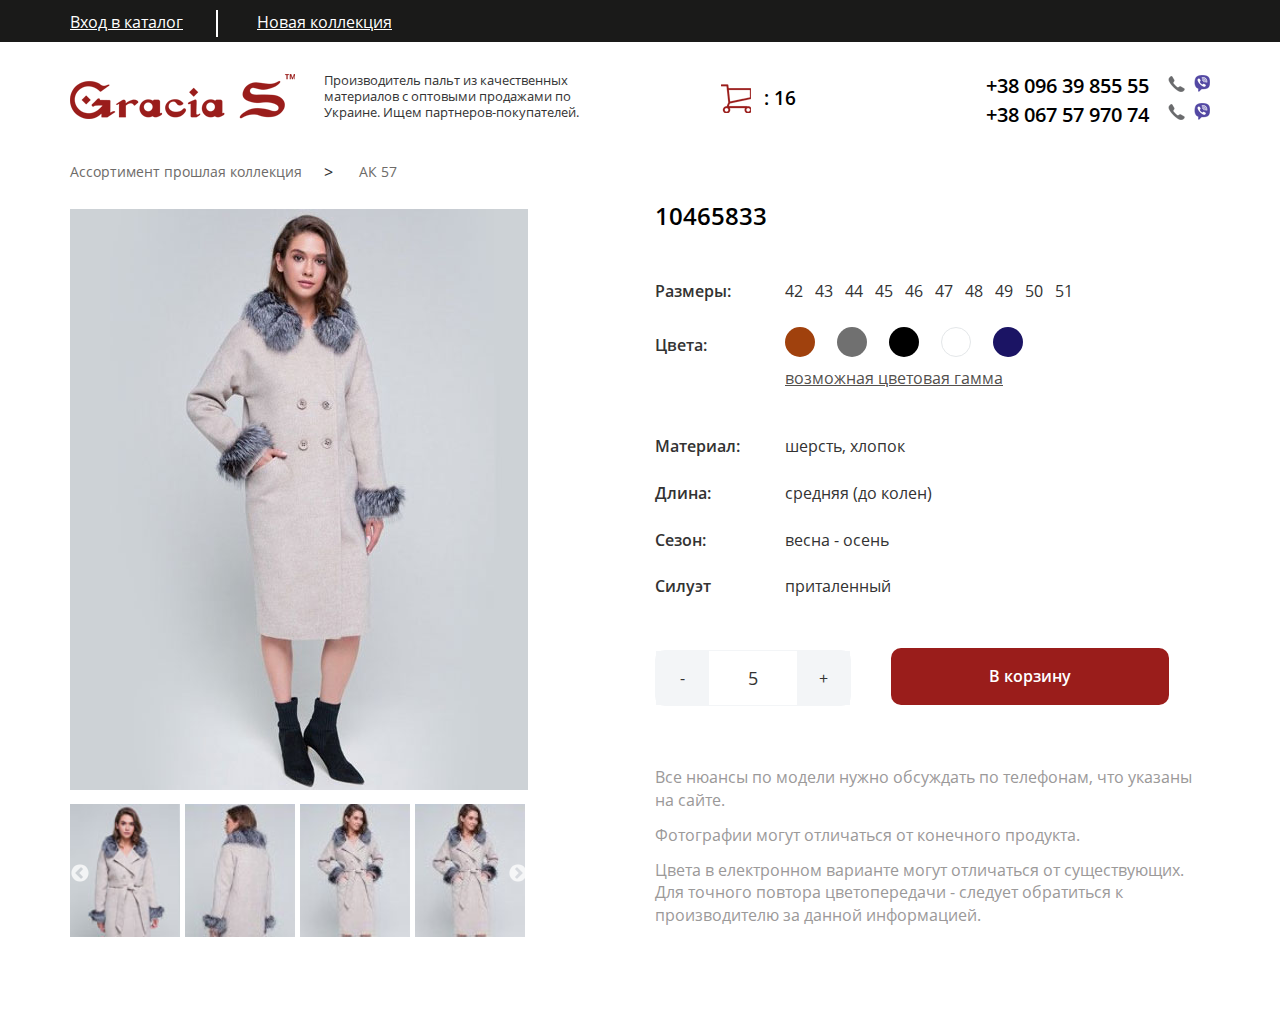
==== commit 9a19d86b: "reload" ====
--- a/card.html
+++ b/card.html
@@ -70,7 +70,7 @@
         <div class="row">
           <div class="col-md-5 col-sm-5">
             <div class="card-slider">
-              <div class="card-slider__display"><img src="img/card/card-lg.jpg" alt="alt"><img src="img/card/card-lg.jpg" alt="alt"><img src="img/card/card-lg.jpg" alt="alt"><img src="img/card/card-lg.jpg" alt="alt"><img src="img/card/card-lg.jpg" alt="alt"></div>
+              <div class="card-slider__display"><a href="img/card/card-lg.jpg" class="card-slider__popup"><img src="img/card/card-lg.jpg" alt="alt"></a><a href="img/card/card-lg.jpg" class="card-slider__popup"><img src="img/card/card-lg.jpg" alt="alt"></a><a href="img/card/card-lg.jpg" class="card-slider__popup"><img src="img/card/card-lg.jpg" alt="alt"></a><a href="img/card/card-lg.jpg" class="card-slider__popup"><img src="img/card/card-lg.jpg" alt="alt"></a><a href="img/card/card-lg.jpg" class="card-slider__popup"><img src="img/card/card-lg.jpg" alt="alt"></a></div>
               <div class="card-slider__nav">
                 <div class="card-slider__nav-slide"><img src="img/card/card-sm-01.jpg" alt="alt"></div>
                 <div class="card-slider__nav-slide"><img src="img/card/card-sm-02.jpg" alt="alt"></div>
--- a/css/main.css
+++ b/css/main.css
@@ -9,4 +9,4 @@
  * Generated using the Bootstrap Customizer (http://getbootstrap.com/customize/?id=5d89c68bb2562520849b)
  * Config saved to config.json and https://gist.github.com/5d89c68bb2562520849b
  */
-/*! normalize.css v3.0.2 | MIT License | git.io/normalize */html{font-family:sans-serif;-ms-text-size-adjust:100%;-webkit-text-size-adjust:100%}body{margin:0}article,aside,details,figcaption,figure,footer,header,hgroup,main,menu,nav,section,summary{display:block}audio,canvas,progress,video{display:inline-block;vertical-align:baseline}audio:not([controls]){display:none;height:0}[hidden],template{display:none}a{background-color:transparent}a:active,a:hover{outline:0}abbr[title]{border-bottom:1px dotted}b,strong{font-weight:700}dfn{font-style:italic}h1{font-size:2em;margin:.67em 0}mark{background:#ff0;color:#000}small{font-size:80%}sub,sup{font-size:75%;line-height:0;position:relative;vertical-align:baseline}sup{top:-.5em}sub{bottom:-.25em}img{border:0}svg:not(:root){overflow:hidden}figure{margin:1em 40px}hr{box-sizing:content-box;height:0}pre{overflow:auto}code,kbd,pre,samp{font-family:monospace,monospace;font-size:1em}button,input,optgroup,select,textarea{color:inherit;font:inherit;margin:0}button{overflow:visible}button,select{text-transform:none}button,html input[type=button],input[type=reset],input[type=submit]{-webkit-appearance:button;cursor:pointer}button[disabled],html input[disabled]{cursor:default}button::-moz-focus-inner,input::-moz-focus-inner{border:0;padding:0}input{line-height:normal}input[type=checkbox],input[type=radio]{box-sizing:border-box;padding:0}input[type=number]::-webkit-inner-spin-button,input[type=number]::-webkit-outer-spin-button{height:auto}input[type=search]{-webkit-appearance:textfield;box-sizing:content-box}input[type=search]::-webkit-search-cancel-button,input[type=search]::-webkit-search-decoration{-webkit-appearance:none}fieldset{border:1px solid silver;margin:0 2px;padding:.35em .625em .75em}legend{border:0;padding:0}textarea{overflow:auto}optgroup{font-weight:700}table{border-collapse:collapse;border-spacing:0}td,th{padding:0}*,:after,:before{box-sizing:border-box}html{font-size:10px;-webkit-tap-highlight-color:transparent}body{font-family:Helvetica Neue,Helvetica,Arial,sans-serif;font-size:14px;line-height:1.42857143;color:#333;background-color:#fff}button,input,select,textarea{font-family:inherit;font-size:inherit;line-height:inherit}a{color:#337ab7;text-decoration:none}a:focus,a:hover{color:#23527c;text-decoration:underline}a:focus{outline:thin dotted;outline:5px auto -webkit-focus-ring-color;outline-offset:-2px}figure{margin:0}img{vertical-align:middle}.img-responsive{display:block;max-width:100%;height:auto}.img-rounded{border-radius:6px}.img-thumbnail{padding:4px;line-height:1.42857143;background-color:#fff;border:1px solid #ddd;border-radius:4px;transition:all .2s ease-in-out;display:inline-block;max-width:100%;height:auto}.img-circle{border-radius:50%}hr{margin-top:20px;margin-bottom:20px;border:0;border-top:1px solid #eee}.sr-only{position:absolute;width:1px;height:1px;margin:-1px;padding:0;overflow:hidden;clip:rect(0,0,0,0);border:0}.sr-only-focusable:active,.sr-only-focusable:focus{position:static;width:auto;height:auto;margin:0;overflow:visible;clip:auto}[role=button]{cursor:pointer}.container{margin-right:auto;margin-left:auto;padding-left:15px;padding-right:15px}@media (min-width:768px){.container{width:750px}}@media (min-width:992px){.container{width:970px}}@media (min-width:1200px){.container{width:1170px}}.container-fluid{margin-right:auto;margin-left:auto;padding-left:15px;padding-right:15px}.row{margin-left:-15px;margin-right:-15px}.col-lg-1,.col-lg-2,.col-lg-3,.col-lg-4,.col-lg-5,.col-lg-6,.col-lg-7,.col-lg-8,.col-lg-9,.col-lg-10,.col-lg-11,.col-lg-12,.col-md-1,.col-md-2,.col-md-3,.col-md-4,.col-md-5,.col-md-6,.col-md-7,.col-md-8,.col-md-9,.col-md-10,.col-md-11,.col-md-12,.col-sm-1,.col-sm-2,.col-sm-3,.col-sm-4,.col-sm-5,.col-sm-6,.col-sm-7,.col-sm-8,.col-sm-9,.col-sm-10,.col-sm-11,.col-sm-12,.col-xs-1,.col-xs-2,.col-xs-3,.col-xs-4,.col-xs-5,.col-xs-6,.col-xs-7,.col-xs-8,.col-xs-9,.col-xs-10,.col-xs-11,.col-xs-12{position:relative;min-height:1px;padding-left:15px;padding-right:15px}.col-xs-1,.col-xs-2,.col-xs-3,.col-xs-4,.col-xs-5,.col-xs-6,.col-xs-7,.col-xs-8,.col-xs-9,.col-xs-10,.col-xs-11,.col-xs-12{float:left}.col-xs-12{width:100%}.col-xs-11{width:91.66666667%}.col-xs-10{width:83.33333333%}.col-xs-9{width:75%}.col-xs-8{width:66.66666667%}.col-xs-7{width:58.33333333%}.col-xs-6{width:50%}.col-xs-5{width:41.66666667%}.col-xs-4{width:33.33333333%}.col-xs-3{width:25%}.col-xs-2{width:16.66666667%}.col-xs-1{width:8.33333333%}.col-xs-pull-12{right:100%}.col-xs-pull-11{right:91.66666667%}.col-xs-pull-10{right:83.33333333%}.col-xs-pull-9{right:75%}.col-xs-pull-8{right:66.66666667%}.col-xs-pull-7{right:58.33333333%}.col-xs-pull-6{right:50%}.col-xs-pull-5{right:41.66666667%}.col-xs-pull-4{right:33.33333333%}.col-xs-pull-3{right:25%}.col-xs-pull-2{right:16.66666667%}.col-xs-pull-1{right:8.33333333%}.col-xs-pull-0{right:auto}.col-xs-push-12{left:100%}.col-xs-push-11{left:91.66666667%}.col-xs-push-10{left:83.33333333%}.col-xs-push-9{left:75%}.col-xs-push-8{left:66.66666667%}.col-xs-push-7{left:58.33333333%}.col-xs-push-6{left:50%}.col-xs-push-5{left:41.66666667%}.col-xs-push-4{left:33.33333333%}.col-xs-push-3{left:25%}.col-xs-push-2{left:16.66666667%}.col-xs-push-1{left:8.33333333%}.col-xs-push-0{left:auto}.col-xs-offset-12{margin-left:100%}.col-xs-offset-11{margin-left:91.66666667%}.col-xs-offset-10{margin-left:83.33333333%}.col-xs-offset-9{margin-left:75%}.col-xs-offset-8{margin-left:66.66666667%}.col-xs-offset-7{margin-left:58.33333333%}.col-xs-offset-6{margin-left:50%}.col-xs-offset-5{margin-left:41.66666667%}.col-xs-offset-4{margin-left:33.33333333%}.col-xs-offset-3{margin-left:25%}.col-xs-offset-2{margin-left:16.66666667%}.col-xs-offset-1{margin-left:8.33333333%}.col-xs-offset-0{margin-left:0}@media (min-width:768px){.col-sm-1,.col-sm-2,.col-sm-3,.col-sm-4,.col-sm-5,.col-sm-6,.col-sm-7,.col-sm-8,.col-sm-9,.col-sm-10,.col-sm-11,.col-sm-12{float:left}.col-sm-12{width:100%}.col-sm-11{width:91.66666667%}.col-sm-10{width:83.33333333%}.col-sm-9{width:75%}.col-sm-8{width:66.66666667%}.col-sm-7{width:58.33333333%}.col-sm-6{width:50%}.col-sm-5{width:41.66666667%}.col-sm-4{width:33.33333333%}.col-sm-3{width:25%}.col-sm-2{width:16.66666667%}.col-sm-1{width:8.33333333%}.col-sm-pull-12{right:100%}.col-sm-pull-11{right:91.66666667%}.col-sm-pull-10{right:83.33333333%}.col-sm-pull-9{right:75%}.col-sm-pull-8{right:66.66666667%}.col-sm-pull-7{right:58.33333333%}.col-sm-pull-6{right:50%}.col-sm-pull-5{right:41.66666667%}.col-sm-pull-4{right:33.33333333%}.col-sm-pull-3{right:25%}.col-sm-pull-2{right:16.66666667%}.col-sm-pull-1{right:8.33333333%}.col-sm-pull-0{right:auto}.col-sm-push-12{left:100%}.col-sm-push-11{left:91.66666667%}.col-sm-push-10{left:83.33333333%}.col-sm-push-9{left:75%}.col-sm-push-8{left:66.66666667%}.col-sm-push-7{left:58.33333333%}.col-sm-push-6{left:50%}.col-sm-push-5{left:41.66666667%}.col-sm-push-4{left:33.33333333%}.col-sm-push-3{left:25%}.col-sm-push-2{left:16.66666667%}.col-sm-push-1{left:8.33333333%}.col-sm-push-0{left:auto}.col-sm-offset-12{margin-left:100%}.col-sm-offset-11{margin-left:91.66666667%}.col-sm-offset-10{margin-left:83.33333333%}.col-sm-offset-9{margin-left:75%}.col-sm-offset-8{margin-left:66.66666667%}.col-sm-offset-7{margin-left:58.33333333%}.col-sm-offset-6{margin-left:50%}.col-sm-offset-5{margin-left:41.66666667%}.col-sm-offset-4{margin-left:33.33333333%}.col-sm-offset-3{margin-left:25%}.col-sm-offset-2{margin-left:16.66666667%}.col-sm-offset-1{margin-left:8.33333333%}.col-sm-offset-0{margin-left:0}}@media (min-width:992px){.col-md-1,.col-md-2,.col-md-3,.col-md-4,.col-md-5,.col-md-6,.col-md-7,.col-md-8,.col-md-9,.col-md-10,.col-md-11,.col-md-12{float:left}.col-md-12{width:100%}.col-md-11{width:91.66666667%}.col-md-10{width:83.33333333%}.col-md-9{width:75%}.col-md-8{width:66.66666667%}.col-md-7{width:58.33333333%}.col-md-6{width:50%}.col-md-5{width:41.66666667%}.col-md-4{width:33.33333333%}.col-md-3{width:25%}.col-md-2{width:16.66666667%}.col-md-1{width:8.33333333%}.col-md-pull-12{right:100%}.col-md-pull-11{right:91.66666667%}.col-md-pull-10{right:83.33333333%}.col-md-pull-9{right:75%}.col-md-pull-8{right:66.66666667%}.col-md-pull-7{right:58.33333333%}.col-md-pull-6{right:50%}.col-md-pull-5{right:41.66666667%}.col-md-pull-4{right:33.33333333%}.col-md-pull-3{right:25%}.col-md-pull-2{right:16.66666667%}.col-md-pull-1{right:8.33333333%}.col-md-pull-0{right:auto}.col-md-push-12{left:100%}.col-md-push-11{left:91.66666667%}.col-md-push-10{left:83.33333333%}.col-md-push-9{left:75%}.col-md-push-8{left:66.66666667%}.col-md-push-7{left:58.33333333%}.col-md-push-6{left:50%}.col-md-push-5{left:41.66666667%}.col-md-push-4{left:33.33333333%}.col-md-push-3{left:25%}.col-md-push-2{left:16.66666667%}.col-md-push-1{left:8.33333333%}.col-md-push-0{left:auto}.col-md-offset-12{margin-left:100%}.col-md-offset-11{margin-left:91.66666667%}.col-md-offset-10{margin-left:83.33333333%}.col-md-offset-9{margin-left:75%}.col-md-offset-8{margin-left:66.66666667%}.col-md-offset-7{margin-left:58.33333333%}.col-md-offset-6{margin-left:50%}.col-md-offset-5{margin-left:41.66666667%}.col-md-offset-4{margin-left:33.33333333%}.col-md-offset-3{margin-left:25%}.col-md-offset-2{margin-left:16.66666667%}.col-md-offset-1{margin-left:8.33333333%}.col-md-offset-0{margin-left:0}}@media (min-width:1200px){.col-lg-1,.col-lg-2,.col-lg-3,.col-lg-4,.col-lg-5,.col-lg-6,.col-lg-7,.col-lg-8,.col-lg-9,.col-lg-10,.col-lg-11,.col-lg-12{float:left}.col-lg-12{width:100%}.col-lg-11{width:91.66666667%}.col-lg-10{width:83.33333333%}.col-lg-9{width:75%}.col-lg-8{width:66.66666667%}.col-lg-7{width:58.33333333%}.col-lg-6{width:50%}.col-lg-5{width:41.66666667%}.col-lg-4{width:33.33333333%}.col-lg-3{width:25%}.col-lg-2{width:16.66666667%}.col-lg-1{width:8.33333333%}.col-lg-pull-12{right:100%}.col-lg-pull-11{right:91.66666667%}.col-lg-pull-10{right:83.33333333%}.col-lg-pull-9{right:75%}.col-lg-pull-8{right:66.66666667%}.col-lg-pull-7{right:58.33333333%}.col-lg-pull-6{right:50%}.col-lg-pull-5{right:41.66666667%}.col-lg-pull-4{right:33.33333333%}.col-lg-pull-3{right:25%}.col-lg-pull-2{right:16.66666667%}.col-lg-pull-1{right:8.33333333%}.col-lg-pull-0{right:auto}.col-lg-push-12{left:100%}.col-lg-push-11{left:91.66666667%}.col-lg-push-10{left:83.33333333%}.col-lg-push-9{left:75%}.col-lg-push-8{left:66.66666667%}.col-lg-push-7{left:58.33333333%}.col-lg-push-6{left:50%}.col-lg-push-5{left:41.66666667%}.col-lg-push-4{left:33.33333333%}.col-lg-push-3{left:25%}.col-lg-push-2{left:16.66666667%}.col-lg-push-1{left:8.33333333%}.col-lg-push-0{left:auto}.col-lg-offset-12{margin-left:100%}.col-lg-offset-11{margin-left:91.66666667%}.col-lg-offset-10{margin-left:83.33333333%}.col-lg-offset-9{margin-left:75%}.col-lg-offset-8{margin-left:66.66666667%}.col-lg-offset-7{margin-left:58.33333333%}.col-lg-offset-6{margin-left:50%}.col-lg-offset-5{margin-left:41.66666667%}.col-lg-offset-4{margin-left:33.33333333%}.col-lg-offset-3{margin-left:25%}.col-lg-offset-2{margin-left:16.66666667%}.col-lg-offset-1{margin-left:8.33333333%}.col-lg-offset-0{margin-left:0}}.clearfix:after,.clearfix:before,.container-fluid:after,.container-fluid:before,.container:after,.container:before,.row:after,.row:before{content:" ";display:table}.clearfix:after,.container-fluid:after,.container:after,.row:after{clear:both}.center-block{display:block;margin-left:auto;margin-right:auto}.pull-right{float:right!important}.pull-left{float:left!important}.hide{display:none!important}.show{display:block!important}.invisible{visibility:hidden}.text-hide{font:0/0 a;color:transparent;text-shadow:none;background-color:transparent;border:0}.hidden{display:none!important}.affix{position:fixed}@-ms-viewport{width:device-width}.visible-lg,.visible-lg-block,.visible-lg-inline,.visible-lg-inline-block,.visible-md,.visible-md-block,.visible-md-inline,.visible-md-inline-block,.visible-sm,.visible-sm-block,.visible-sm-inline,.visible-sm-inline-block,.visible-xs,.visible-xs-block,.visible-xs-inline,.visible-xs-inline-block{display:none!important}@media (max-width:767px){.visible-xs{display:block!important}table.visible-xs{display:table}tr.visible-xs{display:table-row!important}td.visible-xs,th.visible-xs{display:table-cell!important}}@media (max-width:767px){.visible-xs-block{display:block!important}}@media (max-width:767px){.visible-xs-inline{display:inline!important}}@media (max-width:767px){.visible-xs-inline-block{display:inline-block!important}}@media (min-width:768px) and (max-width:991px){.visible-sm{display:block!important}table.visible-sm{display:table}tr.visible-sm{display:table-row!important}td.visible-sm,th.visible-sm{display:table-cell!important}}@media (min-width:768px) and (max-width:991px){.visible-sm-block{display:block!important}}@media (min-width:768px) and (max-width:991px){.visible-sm-inline{display:inline!important}}@media (min-width:768px) and (max-width:991px){.visible-sm-inline-block{display:inline-block!important}}@media (min-width:992px) and (max-width:1199px){.visible-md{display:block!important}table.visible-md{display:table}tr.visible-md{display:table-row!important}td.visible-md,th.visible-md{display:table-cell!important}}@media (min-width:992px) and (max-width:1199px){.visible-md-block{display:block!important}}@media (min-width:992px) and (max-width:1199px){.visible-md-inline{display:inline!important}}@media (min-width:992px) and (max-width:1199px){.visible-md-inline-block{display:inline-block!important}}@media (min-width:1200px){.visible-lg{display:block!important}table.visible-lg{display:table}tr.visible-lg{display:table-row!important}td.visible-lg,th.visible-lg{display:table-cell!important}}@media (min-width:1200px){.visible-lg-block{display:block!important}}@media (min-width:1200px){.visible-lg-inline{display:inline!important}}@media (min-width:1200px){.visible-lg-inline-block{display:inline-block!important}}@media (max-width:767px){.hidden-xs{display:none!important}}@media (min-width:768px) and (max-width:991px){.hidden-sm{display:none!important}}@media (min-width:992px) and (max-width:1199px){.hidden-md{display:none!important}}@media (min-width:1200px){.hidden-lg{display:none!important}}.visible-print{display:none!important}@media print{.visible-print{display:block!important}table.visible-print{display:table}tr.visible-print{display:table-row!important}td.visible-print,th.visible-print{display:table-cell!important}}.visible-print-block{display:none!important}@media print{.visible-print-block{display:block!important}}.visible-print-inline{display:none!important}@media print{.visible-print-inline{display:inline!important}}.visible-print-inline-block{display:none!important}@media print{.visible-print-inline-block{display:inline-block!important}}@media print{.hidden-print{display:none!important}}.slick-slider{box-sizing:border-box;-webkit-user-select:none;-moz-user-select:none;-ms-user-select:none;user-select:none;-webkit-touch-callout:none;-khtml-user-select:none;-ms-touch-action:pan-y;touch-action:pan-y;-webkit-tap-highlight-color:transparent}.slick-list,.slick-slider{position:relative;display:block}.slick-list{overflow:hidden;margin:0;padding:0}.slick-list:focus{outline:none}.slick-list.dragging{cursor:pointer;cursor:hand}.slick-slider .slick-list,.slick-slider .slick-track{-webkit-transform:translateZ(0);transform:translateZ(0)}.slick-track{position:relative;top:0;left:0;display:block;margin-left:auto;margin-right:auto}.slick-track:after,.slick-track:before{display:table;content:""}.slick-track:after{clear:both}.slick-loading .slick-track{visibility:hidden}.slick-slide{display:none;float:left;height:100%;min-height:1px}[dir=rtl] .slick-slide{float:right}.slick-slide img{display:block}.slick-slide.slick-loading img{display:none}.slick-slide.dragging img{pointer-events:none}.slick-initialized .slick-slide{display:block}.slick-loading .slick-slide{visibility:hidden}.slick-vertical .slick-slide{display:block;height:auto;border:1px solid transparent}.slick-arrow.slick-hidden{display:none}.slick-loading .slick-list{background:#fff url(../img/ajax-loader.gif) 50% no-repeat}@font-face{font-family:slick;font-weight:400;font-style:normal;src:url(../fonts/slickFonts./slick/slickFonts.eot);src:url(../fonts/slickFonts./slick/slickFonts.eot?#iefix) format("embedded-opentype"),url(../fonts/slickFonts/slick.woff) format("woff"),url(../fonts/slickFonts/slick.ttf) format("truetype"),url(../fonts/slickFonts/slick.svg#slick) format("svg")}.slick-next,.slick-prev{font-size:0;line-height:0;position:absolute;top:50%;display:block;width:20px;height:20px;padding:0;-webkit-transform:translateY(-50%);transform:translateY(-50%);cursor:pointer;border:none}.slick-next,.slick-next:focus,.slick-next:hover,.slick-prev,.slick-prev:focus,.slick-prev:hover{color:transparent;outline:none;background:transparent}.slick-next:focus:before,.slick-next:hover:before,.slick-prev:focus:before,.slick-prev:hover:before{opacity:1}.slick-next.slick-disabled:before,.slick-prev.slick-disabled:before{opacity:.25}.slick-next:before,.slick-prev:before{font-family:slick;font-size:20px;line-height:1;opacity:.75;color:#fff;-webkit-font-smoothing:antialiased;-moz-osx-font-smoothing:grayscale}.slick-prev{left:-25px}[dir=rtl] .slick-prev{right:-25px;left:auto}.slick-prev:before{content:"←"}[dir=rtl] .slick-prev:before{content:"→"}.slick-next{right:-25px}[dir=rtl] .slick-next{right:auto;left:-25px}.slick-next:before{content:"→"}[dir=rtl] .slick-next:before{content:"←"}.slick-dotted.slick-slider{margin-bottom:30px}.slick-dots{position:absolute;bottom:-25px;display:block;width:100%;padding:0;margin:0;list-style:none;text-align:center}.slick-dots li{position:relative;display:inline-block;margin:0 5px;padding:0}.slick-dots li,.slick-dots li button{width:20px;height:20px;cursor:pointer}.slick-dots li button{font-size:0;line-height:0;display:block;padding:5px;color:transparent;border:0;outline:none;background:transparent}.slick-dots li button:focus,.slick-dots li button:hover{outline:none}.slick-dots li button:focus:before,.slick-dots li button:hover:before{opacity:1}.slick-dots li button:before{font-family:slick;font-size:6px;line-height:20px;position:absolute;top:0;left:0;width:20px;height:20px;content:"•";text-align:center;opacity:.25;color:#000;-webkit-font-smoothing:antialiased;-moz-osx-font-smoothing:grayscale}.slick-dots li.slick-active button:before{opacity:.75;color:#000}.tooltipster-fall,.tooltipster-grow.tooltipster-show{-webkit-transition-timing-function:cubic-bezier(.175,.885,.32,1);-moz-transition-timing-function:cubic-bezier(.175,.885,.32,1.15);-ms-transition-timing-function:cubic-bezier(.175,.885,.32,1.15);-o-transition-timing-function:cubic-bezier(.175,.885,.32,1.15)}.tooltipster-base{display:-webkit-box;display:-ms-flexbox;display:flex;pointer-events:none;position:absolute}.tooltipster-box{-webkit-box-flex:1;-ms-flex:1 1 auto;flex:1 1 auto}.tooltipster-content{box-sizing:border-box;max-height:100%;max-width:100%;overflow:auto}.tooltipster-ruler{bottom:0;left:0;overflow:hidden;position:fixed;right:0;top:0;visibility:hidden}.tooltipster-fade{opacity:0;transition-property:opacity}.tooltipster-fade.tooltipster-show{opacity:1}.tooltipster-grow{-webkit-transform:scale(0);transform:scale(0);transition-property:-webkit-transform;transition-property:transform;transition-property:transform,-webkit-transform;-webkit-backface-visibility:hidden}.tooltipster-grow.tooltipster-show{-webkit-transform:scale(1);transform:scale(1);transition-timing-function:cubic-bezier(.175,.885,.32,1.15)}.tooltipster-swing{opacity:0;-webkit-transform:rotate(4deg);transform:rotate(4deg);transition-property:-webkit-transform;transition-property:transform;transition-property:transform,-webkit-transform}.tooltipster-swing.tooltipster-show{opacity:1;-webkit-transform:rotate(0);transform:rotate(0);transition-timing-function:cubic-bezier(.23,.635,.495,2.4)}.tooltipster-fall{transition-property:top;transition-timing-function:cubic-bezier(.175,.885,.32,1.15)}.tooltipster-fall.tooltipster-initial{top:0!important}.tooltipster-fall.tooltipster-dying{transition-property:all;top:0!important;opacity:0}.tooltipster-slide{transition-property:left;transition-timing-function:cubic-bezier(.175,.885,.32,1.15)}.tooltipster-slide.tooltipster-initial{left:-40px!important}.tooltipster-slide.tooltipster-dying{transition-property:all;left:0!important;opacity:0}@-webkit-keyframes a{0%{opacity:0}to{opacity:1}}@keyframes a{0%{opacity:0}to{opacity:1}}.tooltipster-update-fade{-webkit-animation:a .4s;animation:a .4s}@-webkit-keyframes b{25%{-webkit-transform:rotate(-2deg);transform:rotate(-2deg)}75%{-webkit-transform:rotate(2deg);transform:rotate(2deg)}to{-webkit-transform:rotate(0);transform:rotate(0)}}@keyframes b{25%{-webkit-transform:rotate(-2deg);transform:rotate(-2deg)}75%{-webkit-transform:rotate(2deg);transform:rotate(2deg)}to{-webkit-transform:rotate(0);transform:rotate(0)}}.tooltipster-update-rotate{-webkit-animation:b .6s;animation:b .6s}@-webkit-keyframes c{50%{-webkit-transform:scale(1.1);transform:scale(1.1)}to{-webkit-transform:scale(1);transform:scale(1)}}@keyframes c{50%{-webkit-transform:scale(1.1);transform:scale(1.1)}to{-webkit-transform:scale(1);transform:scale(1)}}.tooltipster-update-scale{-webkit-animation:c .6s;animation:c .6s}.tooltipster-sidetip .tooltipster-box{background:#565656;border:2px solid #000;border-radius:4px}.tooltipster-sidetip.tooltipster-bottom .tooltipster-box{margin-top:8px}.tooltipster-sidetip.tooltipster-left .tooltipster-box{margin-right:8px}.tooltipster-sidetip.tooltipster-right .tooltipster-box{margin-left:8px}.tooltipster-sidetip.tooltipster-top .tooltipster-box{margin-bottom:8px}.tooltipster-sidetip .tooltipster-content{color:#fff;line-height:18px;padding:6px 14px}.tooltipster-sidetip .tooltipster-arrow{overflow:hidden;position:absolute}.tooltipster-sidetip.tooltipster-bottom .tooltipster-arrow{height:10px;margin-left:-10px;top:0;width:20px}.tooltipster-sidetip.tooltipster-left .tooltipster-arrow{height:20px;margin-top:-10px;right:0;top:0;width:10px}.tooltipster-sidetip.tooltipster-right .tooltipster-arrow{height:20px;margin-top:-10px;left:0;top:0;width:10px}.tooltipster-sidetip.tooltipster-top .tooltipster-arrow{bottom:0;height:10px;margin-left:-10px;width:20px}.tooltipster-sidetip .tooltipster-arrow-background,.tooltipster-sidetip .tooltipster-arrow-border{height:0;position:absolute;width:0}.tooltipster-sidetip .tooltipster-arrow-background{border:10px solid transparent}.tooltipster-sidetip.tooltipster-bottom .tooltipster-arrow-background{border-bottom-color:#565656;left:0;top:3px}.tooltipster-sidetip.tooltipster-left .tooltipster-arrow-background{border-left-color:#565656;left:-3px;top:0}.tooltipster-sidetip.tooltipster-right .tooltipster-arrow-background{border-right-color:#565656;left:3px;top:0}.tooltipster-sidetip.tooltipster-top .tooltipster-arrow-background{border-top-color:#565656;left:0;top:-3px}.tooltipster-sidetip .tooltipster-arrow-border{border:10px solid transparent;left:0;top:0}.tooltipster-sidetip.tooltipster-bottom .tooltipster-arrow-border{border-bottom-color:#000}.tooltipster-sidetip.tooltipster-left .tooltipster-arrow-border{border-left-color:#000}.tooltipster-sidetip.tooltipster-right .tooltipster-arrow-border{border-right-color:#000}.tooltipster-sidetip.tooltipster-top .tooltipster-arrow-border{border-top-color:#000}.tooltipster-sidetip .tooltipster-arrow-uncropped{position:relative}.tooltipster-sidetip.tooltipster-bottom .tooltipster-arrow-uncropped{top:-10px}.tooltipster-sidetip.tooltipster-right .tooltipster-arrow-uncropped{left:-10px}body,html{font-size:16px}body{font-family:OpenSansRegular,sans-serif;font-weight:400;min-width:320px;position:relative;-webkit-font-smoothing:antialiased;overflow-x:hidden}input{outline:none}input:focus::-webkit-input-placeholder{color:transparent}input:focus:-moz-placeholder,input:focus::-moz-placeholder{color:transparent}input:focus:-ms-input-placeholder{color:transparent}h2{position:relative;margin-top:0;margin-bottom:35px;font-family:OpenSansSemiBold,sans-serif;font-size:24px;color:#000}h2:after{content:"";top:0;left:0;right:0;bottom:0;margin:auto;position:absolute;top:auto;bottom:-15px}h2.lefted:after{right:auto;left:0}.section-desc{margin-top:0;margin-bottom:30px;text-align:center}.section-desc span{display:block}.about-top__text:before,.grace-line,h2:after{width:192px;height:2px;background-color:#9a1d1b}.breadcrumbs{margin-bottom:25px}.breadcrumbs li{position:relative;list-style-type:none}.breadcrumbs li,.breadcrumbs li:after{display:inline-block;vertical-align:middle}.breadcrumbs li:after{content:">";margin:0 22px}.breadcrumbs li a{font-size:14px;color:#6e6b69;text-decoration:none}.breadcrumbs li:last-child:after{display:none}.gracie-link{color:#9a1d1b;text-decoration:underline}.gracie-link:active,.gracie-link:hover{color:#9a1d1b;text-decoration:none}.gracie-form label{display:block;margin-bottom:23px}.gracie-form label span{display:block;font-size:16px;margin-bottom:10px;font-family:OpenSansSemiBold,sans-serif}.gracie-form label input{display:block;padding:16px 24px;font-size:16px;width:100%;background-color:#fff;border-radius:10px;border:1px solid #959595}.button{display:inline-block;border:none;color:#fff;text-decoration:none;background-color:#9a1d1b;padding:17px 10px;font-size:16px;border-radius:10px;text-align:center;outline:none;transition:background-color .3s ease;font-family:OpenSansSemiBold,sans-serif}.button:active,.button:hover{color:#fff;text-decoration:none;background-color:#6a1615}.button-100{width:100%}li,ul{margin:0;padding:0}.clearfix:after,.clearfix:before{content:"";display:table}.clearfix:after{clear:both}.responsive-img{width:100%;display:block}.text-center{text-align:center}.text-right{text-align:right}.cover{position:relative}.cover:before{content:"";width:100%;height:100%;position:absolute;left:0;top:0;z-index:0;background-color:rgba(0,0,0,.7)}.justify{content:"";width:100%;height:0;display:inline-block;overflow:hidden;visibility:hidden;line-height:0}.hidden,.tooltip-templates{display:none}.input-ok{background:url(../img/icons/icon-ok.png) no-repeat 100% #e3ffe5;border:1px solid #96b796}.input-error{background:url(../img/icons/icon-fail.png) no-repeat 100% #ffebef;border:1px solid red}.header-top{padding-top:10px;padding-bottom:5px;color:#fff;background-color:#1a1a19}.header-menu li{margin:0 35px;display:inline-block;list-style-type:none;position:relative}.header-menu li:first-child{margin:0}.header-menu li:after{content:"";display:inline-block;margin-left:33px;width:2px;height:27px;vertical-align:middle;background-color:#fff}.header-menu li:last-child:after{display:none}.header-menu a{color:#fff;text-decoration:underline}.header-right{text-align:right}.header-right p{margin:0}.header-bottom,footer{padding:30px 0}.header-bottom__left{float:left}.header-bottom__left img{margin-right:25px;vertical-align:middle}.header-bottom__left p{margin-top:0;margin-bottom:0;max-width:283px;font-size:13px;line-height:16px;display:inline-block;vertical-align:middle}.header-bottom__right{float:right}.phone-block a{vertical-align:middle;color:#000;font-size:20px;font-family:OpenSansSemiBold,sans-serif}.phone-block__icons{margin-left:10px;display:inline-block;vertical-align:middle}.phone-block__icons .icon{margin-left:5px}.icon{display:inline-block}.icon-phone{background-position:-89px -145px;width:17px;height:16px}.icon-phone,.icon-viber{background-image:url(../img/sprite.png)}.icon-viber{background-position:-182px 0;width:16px;height:17px}.main-slider__slide{background:top no-repeat;background-size:cover}.main-slider__slide-content{display:block;padding-top:3.375rem;padding-bottom:5rem;color:#000;outline:none}.main-slider__slide-content:active,.main-slider__slide-content:focus,.main-slider__slide-content:hover{color:#000;outline:none}.main-slider .slick-dots{bottom:37px}.main-slider .slick-dots li button{width:16px;height:16px;padding:0;display:inline-block;line-height:16px;border-radius:50%;border:1px solid transparent;text-align:center}.main-slider .slick-dots li button:before{color:#fff;position:relative;height:8px;width:8px;text-align:center;line-height:16px;font-size:8px;opacity:1}.main-slider .slick-dots li.slick-active button{border-color:#9a1d1b}.main-slider .slick-dots li.slick-active button:before{color:#9a1d1b}.main-slider .slick-next:before,.main-slider .slick-prev:before{display:none}.main-slider .slick-prev{background-position:-38px 0;left:4%}.main-slider .slick-next,.main-slider .slick-prev{background-image:url(../img/sprite.png);width:33px;height:109px;z-index:1}.main-slider .slick-next{background-position:0 0;right:4%}.main-slider.slick-dotted.slick-slider{margin-bottom:0}.about{padding-top:80px;padding-bottom:0}.about-top{margin-bottom:64px}.about-top__left img{max-width:100%}.about-top__text{position:relative;padding-top:25px}.about-top__text p{margin-top:0;margin-bottom:10px;line-height:25px}.about-top__text p span{font-family:OpenSansBold,sans-serif}.about-top__text:before{content:"";position:absolute;top:0;left:0}.about-content .row .col-md-6:nth-child(2n) .about-content__item{padding-left:10px}.about-content__item{margin-bottom:60px}.about-content__icon{position:relative;width:128px;height:128px;margin-right:38px;float:left;display:inline-block;vertical-align:middle;border:1px solid #9a1d1b;border-radius:50%}.about-content__icon img{top:0;left:0;right:0;bottom:0;margin:auto;position:absolute;max-width:90%}.about-content__text{margin-top:15px;display:inline-block;vertical-align:middle}.about-content__text p{max-width:360px;font-size:14px;font-family:OpenSansSemiBold,sans-serif}.about-content__title,.how-item__title{margin-bottom:13px;font-family:OpenSansBold,sans-serif}.questions{padding-top:56px;padding-bottom:50px;background-color:#f0f2f4}.questions .gracie-form{font-size:0;margin-left:-7.5px;margin-right:-7.5px}.questions .gracie-form:after,.questions .gracie-form:before{content:"";display:table}.questions .gracie-form:after{clear:both}.questions .gracie-form .button,.questions .gracie-form label{margin:0 7.5px;width:calc(33.33333333333333% - 15px);display:inline-block;vertical-align:bottom}.collection{padding-top:90px}.collection-items{margin-bottom:39px}.collection-item{margin-bottom:14px}.collection-bottom p{margin:0;float:left;width:93%}.collection-bottom__icon,.collection-bottom p span{font-family:OpenSansBold,sans-serif}.collection-bottom__icon{width:34px;height:34px;margin-right:15px;float:left;background-color:#9a1d1b;border-radius:50%;text-align:center;color:#fff;line-height:34px;font-size:21px}.how{padding-top:70px}.how h2{margin-bottom:110px}.how-item{margin-bottom:72px;position:relative;z-index:2}.how-item:after,.how-item:before{content:"";display:table}.how-item:after{clear:both}.how-item--pr{padding-right:30px}.how-item--pl{padding-left:30px}.how-item__icon{width:40px;height:40px;float:left;position:relative;border-radius:50%;border:1px solid #9a1d1b}.how-item__icon .icon{display:block;top:0;left:0;right:0;bottom:0;margin:auto;position:absolute}.how-item__icon .icon-car{background-image:url(../img/sprite.png);background-position:-80px -114px;width:22px;height:15px}.how-item__icon .icon-money{background-image:url(../img/sprite.png);background-position:-22px -145px;width:18px;height:18px}.how-item__icon .icon-time{background-image:url(../img/sprite.png);background-position:-56px -114px;width:19px;height:19px}.how-item__icon .icon-ribbon{background-image:url(../img/sprite.png);background-position:0 -145px;width:17px;height:22px}.how-item__text{float:left;margin-top:-30px;margin-left:68px}.how-item__text p{margin-bottom:0;font-size:14px;line-height:21px;font-family:OpenSansSemiBold,sans-serif}.how-content__img{position:relative}.how-content__img img{position:absolute;left:50%;top:-45px;-webkit-transform:translateX(-50%);transform:translateX(-50%)}.go-buyer{padding-top:30px;padding-bottom:60px}.go-buyer h2{margin-bottom:40px}.go-buyer__left p{margin-top:28px;margin-bottom:60px}.go-buyer__left .gracie-form label{margin-bottom:23px}.card{padding-bottom:82px}.icon-card-wt{background-position:-129px 0}.icon-card-lg,.icon-card-wt{background-image:url(../img/sprite.png);width:30px;height:29px}.icon-card-lg{background-position:-129px -34px}.card-block{display:inline-block}.card-block .icon{margin-right:13px;vertical-align:middle}.card-block span{vertical-align:middle;font-size:19px;font-family:OpenSansSemiBold,sans-serif;color:#000}.card-block__counter{margin-left:5px}.header-card .header-top .card-block{display:none}.header-card .header-top .card-block span{color:#fff}.header-bottom .card-block{margin-top:12px;margin-left:10%}.header-bottom .card-block span{color:#000}.card-slider__display{margin-bottom:8px}.card-slider__nav .slick-prev{left:0;z-index:1}.card-slider__nav .slick-next{right:0}.card-slider__nav .slick-slide{padding-right:5px}.card-slider__nav-slide img{margin-right:8px;width:100%}.card-title{margin-top:-10px;margin-bottom:47px}.card-title:after{display:none}.card-info{margin-bottom:50px}.card-row{display:table;margin-bottom:24px}.card-row:last-child{margin-bottom:0}.card-row__content,.card-row__name{display:table-cell}.card-row__content{padding-left:30px}.card-row__name{width:100px;font-family:OpenSansSemiBold,sans-serif}.card-sizes .card-row__content span{display:inline-block;margin-right:12px}.card-colors__item,.colors-tooltip__mark{width:30px;height:30px;margin-bottom:10px;display:inline-block;vertical-align:middle;margin-right:18px;border-radius:50em;border:1px solid transparent}.card-colors__item:last-child,.colors-tooltip__mark:last-child{margin-right:0}.card-colors__item--brown{background-color:#a0410d}.card-colors__item--gray{background-color:#707070}.card-colors__item--black{background-color:#000}.card-colors__item--white{border-color:#e4e7e9;background-color:#fff}.card-colors__item--blue{background-color:#1b1464}.card-colors{margin-bottom:45px}.card-colors span{display:inline-block;text-decoration:underline;color:#53504d}.card-counter{margin-bottom:60px;-webkit-user-select:none;-moz-user-select:none;-ms-user-select:none;user-select:none}.card-counter .button{width:278px;margin-left:40px}.card-counter__count{display:inline-block;border-radius:10px;border:1px solid #f3f5f7}.card-counter__field{line-height:50px;width:80px;padding:0 5px;font-size:18px;border:none}.card-counter__button,.card-counter__field{display:inline-block;vertical-align:middle;text-align:center}.card-counter__button{width:53px;height:54px;background-color:#f3f5f7;line-height:54px;cursor:pointer}.card-counter__button__minus{font-size:24px;border-radius:10px 0 0 10px;border-radius:0 10px 10px 0;font-size:18px}.card-text p{margin-top:0;margin-bottom:12px;color:#9b9999}.colors-tooltip{padding-left:10px;width:262px;padding-top:17px}.colors-tooltip:after,.colors-tooltip:before{content:"";display:table}.colors-tooltip:after{clear:both}.colors-tooltip__elem{margin-bottom:15px;float:left;margin-left:8px;margin-right:8px;text-align:center}.colors-tooltip__mark{margin-right:0}.colors-tooltip__mark--pink{background-color:#f69679}.colors-tooltip__mark--red{background-color:#ed1c24}.colors-tooltip__mark--blue{background-color:#003663}.colors-tooltip__mark--green{background-color:#00a651}.colors-tooltip__mark--violet{background-color:#92278f}.colors-tip{height:174px!important}.colors-tip .tooltipster-content{color:#000;width:262px!important;max-width:262px;padding:0}.colors-tip .tooltipster-box{background-color:#f0f2f4;border:none;max-width:262px;border-radius:10px}.colors-tip:after{content:"";display:block;width:20px;height:30px;position:absolute;top:0;left:-10px;background:url(../img/icons/tooltip-arrow.png) 0 0 no-repeat}.catalog{padding-bottom:67px}.catalog h2{margin-top:25px;margin-bottom:58px}.catalog-item{position:relative;margin-bottom:20px}.catalog-item:active .catalog-img,.catalog-item:hover .catalog-img{display:none}.catalog-item:active .catalog-img-mirror,.catalog-item:hover .catalog-img-mirror{display:inline-block}.catalog-item img{vertical-align:bottom}.catalog-item_link{display:block}.catalog-img-mirror{display:none}.catalog-item__bottom{position:absolute;padding-left:15px;padding-right:15px;width:100%;bottom:15px;left:0}.catalog-item__bottom:after,.catalog-item__bottom:before{content:"";display:table}.catalog-item__bottom:after{clear:both}.catalog-item__art{float:left;color:#53504d}.catalog-item__cart{float:right}.icon-cart-sm{background-position:-31px -114px}.icon-cart-sm,.icon-cart-sm:active,.icon-cart-sm:hover{background-image:url(../img/sprite.png);width:20px;height:20px}.icon-cart-sm:active,.icon-cart-sm:hover{background-position:-76px -75px}.authorization{padding-top:97px}.authorization-form{position:relative}.authorization-form:after{content:"";display:block;position:absolute;top:0;right:-14%;height:100%;width:2px;background-color:#c2c3c5}.authorization-title{font-family:OpenSansSemiBold,sans-serif;margin-bottom:37px}.authorization-cond p{margin-top:0;margin-bottom:17px}.icon-mail{background-image:url(../img/sprite.png);background-position:-182px -22px;width:16px;height:11px;vertical-align:middle}.authorization-cond__contacts:after,.authorization-cond__contacts:before{content:"";display:table}.authorization-cond__contacts:after{clear:both}.authorization-cond__left{float:left}.authorization-cond__right{float:right}.authorization-cond__contacts{margin-top:30px}footer{background-color:#1a1a19}footer,footer .phone-block a{color:#fff}.copyright{margin-top:15px;font-size:14px;text-align:center}.icon-phone-wt{background-position:-45px -145px}.icon-phone-wt,.icon-viber-wt{background-image:url(../img/sprite.png);width:17px;height:17px}.icon-viber-wt{background-position:-67px -145px}@media only screen and (max-width:1200px){.authorization-cond .phone-block a{font-size:18px}.header-bottom .card-block{margin-left:6%}}@media only screen and (max-width:1100px){.colors-tip:after{display:none}}@media only screen and (max-width:992px){html{font-size:15px}.header-bottom__left p{display:block}.header-bottom{padding-bottom:23px}.about{padding-top:44px}.about-top{margin-bottom:40px}.how h2{margin-bottom:60px}.how-item--pr{padding-right:0}.how-item--pl{padding-left:0}.card-counter .button{display:block;margin-left:0;margin-top:20px}.authorization{padding-top:62px}.authorization-form{margin-bottom:72px}.authorization-form:after{display:none}.authorization-cond .phone-block a{font-size:24px}footer .header-bottom__right,header .header-bottom__right{padding-top:26px}.go-buyer h2 div{display:inline}.header-bottom__left p{margin:10px 0}.header-bottom .card-block{margin-left:6%;margin-top:42px}}@media only screen and (max-width:768px){html{font-size:12px}.main-slider .slick-dots{bottom:12px}.about{padding-bottom:0}.about-content .row .col-md-6:nth-child(2n) .about-content__item{padding-left:0}.about-content__item:after,.about-content__item:before{content:"";display:table}.about-content__item:after{clear:both}.about-content__icon{margin-right:0}.about-content__text{float:left;margin-top:-118px;margin-left:148px}.about-content__text p{max-width:none}.questions .gracie-form{margin-left:0;margin-right:0}.questions .gracie-form label{width:auto;display:block;margin-bottom:22px}.questions .gracie-form .button{width:100%}.collection .section-desc a{display:block}.collection-bottom p{margin-left:50px;width:auto;margin-top:-33px}.how{padding-bottom:36px}.how-item{margin-bottom:37px}.header-card .header-bottom .card-block{display:none}.header-card .header-top .card-block{display:block}.card-counter .button{display:inline-block;margin-left:40px;margin-top:0}.card-slider{margin-left:15%;margin-right:15%;margin-bottom:53px}.authorization-cond__left,.authorization-cond__right{float:none;margin-bottom:20px}.main-slider .slick-prev{background-position:-103px 0;width:21px}.main-slider .slick-next,.main-slider .slick-prev{background-image:url(../img/sprite.png);height:70px}.main-slider .slick-next{background-position:-76px 0;width:22px}.catalog-item{position:relative;margin-bottom:20px}.catalog-item:active .catalog-img,.catalog-item:hover .catalog-img{display:inline-block}.catalog-item:active .catalog-img-mirror,.catalog-item:hover .catalog-img-mirror{display:none}}@media only screen and (max-width:540px){html{font-size:9px}.header-bottom__left,.header-bottom__right{float:none;display:inline-block}.header-bottom__left img{margin-right:0}.header-menu{text-align:center}.header-bottom__right{text-align:left;margin-top:0;padding-top:0}.footer-content,.header-bottom__content{text-align:center}.footer-content .header-bottom__right,.header-bottom__content .header-bottom__right{margin-top:0}header .header-bottom__right{padding-top:0}.collection{padding-top:62px}.collection-bottom p{font-size:13px}.collection-items{margin-bottom:20px}.header-menu li{margin:0 12px}.header-menu li a{font-size:14px}.header-menu li:after{margin-left:15px}.card-slider{margin-left:0;margin-right:0;margin-bottom:53px}.card-counter .button{width:148px;margin-left:20px}}@media only screen and (max-width:480px){html{font-size:7px}h2{font-size:18px}.about-content__icon{width:67px;height:67px}.about-content__text{margin-top:-57px;margin-left:82px}.about-content__item{margin-bottom:37px}.how-item__text{margin-left:57px}.header-card .header-top .header-right{display:none}.header-card .header-top .header-left{width:100%}.card-counter .button{display:block;width:278px;margin-left:0;margin-top:20px}.card-info,.card-text{font-size:14px}.card-colors span{display:none}.card-colors{margin-bottom:32px}.catalog h2{margin-bottom:48px;margin-top:50px}.authorization-cond p{font-size:13px}.authorization-cond .phone-block a{font-size:18px}.main-slider .slick-prev{background-position:-164px 0;left:4%}.main-slider .slick-next,.main-slider .slick-prev{background-image:url(../img/sprite.png);width:13px;height:41px;z-index:1}.main-slider .slick-next{background-position:-164px -46px;right:4%}.about-content__icon img{max-width:60%}}@media only screen and (max-width:360px){.about-content__icon,.about-content__text{float:none;display:block;margin-left:auto;margin-right:auto}.about-content__text{margin:0}.about-content__icon{margin-bottom:15px}.about-content__item{text-align:center}.col-xxs-12{width:100%;padding-left:30px;padding-right:30px}}+/*! normalize.css v3.0.2 | MIT License | git.io/normalize */html{font-family:sans-serif;-ms-text-size-adjust:100%;-webkit-text-size-adjust:100%}body{margin:0}article,aside,details,figcaption,figure,footer,header,hgroup,main,menu,nav,section,summary{display:block}audio,canvas,progress,video{display:inline-block;vertical-align:baseline}audio:not([controls]){display:none;height:0}[hidden],template{display:none}a{background-color:transparent}a:active,a:hover{outline:0}abbr[title]{border-bottom:1px dotted}b,strong{font-weight:700}dfn{font-style:italic}h1{font-size:2em;margin:.67em 0}mark{background:#ff0;color:#000}small{font-size:80%}sub,sup{font-size:75%;line-height:0;position:relative;vertical-align:baseline}sup{top:-.5em}sub{bottom:-.25em}img{border:0}svg:not(:root){overflow:hidden}figure{margin:1em 40px}hr{box-sizing:content-box;height:0}pre{overflow:auto}code,kbd,pre,samp{font-family:monospace,monospace;font-size:1em}button,input,optgroup,select,textarea{color:inherit;font:inherit;margin:0}button{overflow:visible}button,select{text-transform:none}button,html input[type=button],input[type=reset],input[type=submit]{-webkit-appearance:button;cursor:pointer}button[disabled],html input[disabled]{cursor:default}button::-moz-focus-inner,input::-moz-focus-inner{border:0;padding:0}input{line-height:normal}input[type=checkbox],input[type=radio]{box-sizing:border-box;padding:0}input[type=number]::-webkit-inner-spin-button,input[type=number]::-webkit-outer-spin-button{height:auto}input[type=search]{-webkit-appearance:textfield;box-sizing:content-box}input[type=search]::-webkit-search-cancel-button,input[type=search]::-webkit-search-decoration{-webkit-appearance:none}fieldset{border:1px solid silver;margin:0 2px;padding:.35em .625em .75em}legend{border:0;padding:0}textarea{overflow:auto}optgroup{font-weight:700}table{border-collapse:collapse;border-spacing:0}td,th{padding:0}*,:after,:before{box-sizing:border-box}html{font-size:10px;-webkit-tap-highlight-color:transparent}body{font-family:Helvetica Neue,Helvetica,Arial,sans-serif;font-size:14px;line-height:1.42857143;color:#333;background-color:#fff}button,input,select,textarea{font-family:inherit;font-size:inherit;line-height:inherit}a{color:#337ab7;text-decoration:none}a:focus,a:hover{color:#23527c;text-decoration:underline}a:focus{outline:thin dotted;outline:5px auto -webkit-focus-ring-color;outline-offset:-2px}figure{margin:0}img{vertical-align:middle}.img-responsive{display:block;max-width:100%;height:auto}.img-rounded{border-radius:6px}.img-thumbnail{padding:4px;line-height:1.42857143;background-color:#fff;border:1px solid #ddd;border-radius:4px;-webkit-transition:all .2s ease-in-out;transition:all .2s ease-in-out;display:inline-block;max-width:100%;height:auto}.img-circle{border-radius:50%}hr{margin-top:20px;margin-bottom:20px;border:0;border-top:1px solid #eee}.sr-only{position:absolute;width:1px;height:1px;margin:-1px;padding:0;overflow:hidden;clip:rect(0,0,0,0);border:0}.sr-only-focusable:active,.sr-only-focusable:focus{position:static;width:auto;height:auto;margin:0;overflow:visible;clip:auto}[role=button]{cursor:pointer}.container{margin-right:auto;margin-left:auto;padding-left:15px;padding-right:15px}@media (min-width:768px){.container{width:750px}}@media (min-width:992px){.container{width:970px}}@media (min-width:1200px){.container{width:1170px}}.container-fluid{margin-right:auto;margin-left:auto;padding-left:15px;padding-right:15px}.row{margin-left:-15px;margin-right:-15px}.col-lg-1,.col-lg-2,.col-lg-3,.col-lg-4,.col-lg-5,.col-lg-6,.col-lg-7,.col-lg-8,.col-lg-9,.col-lg-10,.col-lg-11,.col-lg-12,.col-md-1,.col-md-2,.col-md-3,.col-md-4,.col-md-5,.col-md-6,.col-md-7,.col-md-8,.col-md-9,.col-md-10,.col-md-11,.col-md-12,.col-sm-1,.col-sm-2,.col-sm-3,.col-sm-4,.col-sm-5,.col-sm-6,.col-sm-7,.col-sm-8,.col-sm-9,.col-sm-10,.col-sm-11,.col-sm-12,.col-xs-1,.col-xs-2,.col-xs-3,.col-xs-4,.col-xs-5,.col-xs-6,.col-xs-7,.col-xs-8,.col-xs-9,.col-xs-10,.col-xs-11,.col-xs-12{position:relative;min-height:1px;padding-left:15px;padding-right:15px}.col-xs-1,.col-xs-2,.col-xs-3,.col-xs-4,.col-xs-5,.col-xs-6,.col-xs-7,.col-xs-8,.col-xs-9,.col-xs-10,.col-xs-11,.col-xs-12{float:left}.col-xs-12{width:100%}.col-xs-11{width:91.66666667%}.col-xs-10{width:83.33333333%}.col-xs-9{width:75%}.col-xs-8{width:66.66666667%}.col-xs-7{width:58.33333333%}.col-xs-6{width:50%}.col-xs-5{width:41.66666667%}.col-xs-4{width:33.33333333%}.col-xs-3{width:25%}.col-xs-2{width:16.66666667%}.col-xs-1{width:8.33333333%}.col-xs-pull-12{right:100%}.col-xs-pull-11{right:91.66666667%}.col-xs-pull-10{right:83.33333333%}.col-xs-pull-9{right:75%}.col-xs-pull-8{right:66.66666667%}.col-xs-pull-7{right:58.33333333%}.col-xs-pull-6{right:50%}.col-xs-pull-5{right:41.66666667%}.col-xs-pull-4{right:33.33333333%}.col-xs-pull-3{right:25%}.col-xs-pull-2{right:16.66666667%}.col-xs-pull-1{right:8.33333333%}.col-xs-pull-0{right:auto}.col-xs-push-12{left:100%}.col-xs-push-11{left:91.66666667%}.col-xs-push-10{left:83.33333333%}.col-xs-push-9{left:75%}.col-xs-push-8{left:66.66666667%}.col-xs-push-7{left:58.33333333%}.col-xs-push-6{left:50%}.col-xs-push-5{left:41.66666667%}.col-xs-push-4{left:33.33333333%}.col-xs-push-3{left:25%}.col-xs-push-2{left:16.66666667%}.col-xs-push-1{left:8.33333333%}.col-xs-push-0{left:auto}.col-xs-offset-12{margin-left:100%}.col-xs-offset-11{margin-left:91.66666667%}.col-xs-offset-10{margin-left:83.33333333%}.col-xs-offset-9{margin-left:75%}.col-xs-offset-8{margin-left:66.66666667%}.col-xs-offset-7{margin-left:58.33333333%}.col-xs-offset-6{margin-left:50%}.col-xs-offset-5{margin-left:41.66666667%}.col-xs-offset-4{margin-left:33.33333333%}.col-xs-offset-3{margin-left:25%}.col-xs-offset-2{margin-left:16.66666667%}.col-xs-offset-1{margin-left:8.33333333%}.col-xs-offset-0{margin-left:0}@media (min-width:768px){.col-sm-1,.col-sm-2,.col-sm-3,.col-sm-4,.col-sm-5,.col-sm-6,.col-sm-7,.col-sm-8,.col-sm-9,.col-sm-10,.col-sm-11,.col-sm-12{float:left}.col-sm-12{width:100%}.col-sm-11{width:91.66666667%}.col-sm-10{width:83.33333333%}.col-sm-9{width:75%}.col-sm-8{width:66.66666667%}.col-sm-7{width:58.33333333%}.col-sm-6{width:50%}.col-sm-5{width:41.66666667%}.col-sm-4{width:33.33333333%}.col-sm-3{width:25%}.col-sm-2{width:16.66666667%}.col-sm-1{width:8.33333333%}.col-sm-pull-12{right:100%}.col-sm-pull-11{right:91.66666667%}.col-sm-pull-10{right:83.33333333%}.col-sm-pull-9{right:75%}.col-sm-pull-8{right:66.66666667%}.col-sm-pull-7{right:58.33333333%}.col-sm-pull-6{right:50%}.col-sm-pull-5{right:41.66666667%}.col-sm-pull-4{right:33.33333333%}.col-sm-pull-3{right:25%}.col-sm-pull-2{right:16.66666667%}.col-sm-pull-1{right:8.33333333%}.col-sm-pull-0{right:auto}.col-sm-push-12{left:100%}.col-sm-push-11{left:91.66666667%}.col-sm-push-10{left:83.33333333%}.col-sm-push-9{left:75%}.col-sm-push-8{left:66.66666667%}.col-sm-push-7{left:58.33333333%}.col-sm-push-6{left:50%}.col-sm-push-5{left:41.66666667%}.col-sm-push-4{left:33.33333333%}.col-sm-push-3{left:25%}.col-sm-push-2{left:16.66666667%}.col-sm-push-1{left:8.33333333%}.col-sm-push-0{left:auto}.col-sm-offset-12{margin-left:100%}.col-sm-offset-11{margin-left:91.66666667%}.col-sm-offset-10{margin-left:83.33333333%}.col-sm-offset-9{margin-left:75%}.col-sm-offset-8{margin-left:66.66666667%}.col-sm-offset-7{margin-left:58.33333333%}.col-sm-offset-6{margin-left:50%}.col-sm-offset-5{margin-left:41.66666667%}.col-sm-offset-4{margin-left:33.33333333%}.col-sm-offset-3{margin-left:25%}.col-sm-offset-2{margin-left:16.66666667%}.col-sm-offset-1{margin-left:8.33333333%}.col-sm-offset-0{margin-left:0}}@media (min-width:992px){.col-md-1,.col-md-2,.col-md-3,.col-md-4,.col-md-5,.col-md-6,.col-md-7,.col-md-8,.col-md-9,.col-md-10,.col-md-11,.col-md-12{float:left}.col-md-12{width:100%}.col-md-11{width:91.66666667%}.col-md-10{width:83.33333333%}.col-md-9{width:75%}.col-md-8{width:66.66666667%}.col-md-7{width:58.33333333%}.col-md-6{width:50%}.col-md-5{width:41.66666667%}.col-md-4{width:33.33333333%}.col-md-3{width:25%}.col-md-2{width:16.66666667%}.col-md-1{width:8.33333333%}.col-md-pull-12{right:100%}.col-md-pull-11{right:91.66666667%}.col-md-pull-10{right:83.33333333%}.col-md-pull-9{right:75%}.col-md-pull-8{right:66.66666667%}.col-md-pull-7{right:58.33333333%}.col-md-pull-6{right:50%}.col-md-pull-5{right:41.66666667%}.col-md-pull-4{right:33.33333333%}.col-md-pull-3{right:25%}.col-md-pull-2{right:16.66666667%}.col-md-pull-1{right:8.33333333%}.col-md-pull-0{right:auto}.col-md-push-12{left:100%}.col-md-push-11{left:91.66666667%}.col-md-push-10{left:83.33333333%}.col-md-push-9{left:75%}.col-md-push-8{left:66.66666667%}.col-md-push-7{left:58.33333333%}.col-md-push-6{left:50%}.col-md-push-5{left:41.66666667%}.col-md-push-4{left:33.33333333%}.col-md-push-3{left:25%}.col-md-push-2{left:16.66666667%}.col-md-push-1{left:8.33333333%}.col-md-push-0{left:auto}.col-md-offset-12{margin-left:100%}.col-md-offset-11{margin-left:91.66666667%}.col-md-offset-10{margin-left:83.33333333%}.col-md-offset-9{margin-left:75%}.col-md-offset-8{margin-left:66.66666667%}.col-md-offset-7{margin-left:58.33333333%}.col-md-offset-6{margin-left:50%}.col-md-offset-5{margin-left:41.66666667%}.col-md-offset-4{margin-left:33.33333333%}.col-md-offset-3{margin-left:25%}.col-md-offset-2{margin-left:16.66666667%}.col-md-offset-1{margin-left:8.33333333%}.col-md-offset-0{margin-left:0}}@media (min-width:1200px){.col-lg-1,.col-lg-2,.col-lg-3,.col-lg-4,.col-lg-5,.col-lg-6,.col-lg-7,.col-lg-8,.col-lg-9,.col-lg-10,.col-lg-11,.col-lg-12{float:left}.col-lg-12{width:100%}.col-lg-11{width:91.66666667%}.col-lg-10{width:83.33333333%}.col-lg-9{width:75%}.col-lg-8{width:66.66666667%}.col-lg-7{width:58.33333333%}.col-lg-6{width:50%}.col-lg-5{width:41.66666667%}.col-lg-4{width:33.33333333%}.col-lg-3{width:25%}.col-lg-2{width:16.66666667%}.col-lg-1{width:8.33333333%}.col-lg-pull-12{right:100%}.col-lg-pull-11{right:91.66666667%}.col-lg-pull-10{right:83.33333333%}.col-lg-pull-9{right:75%}.col-lg-pull-8{right:66.66666667%}.col-lg-pull-7{right:58.33333333%}.col-lg-pull-6{right:50%}.col-lg-pull-5{right:41.66666667%}.col-lg-pull-4{right:33.33333333%}.col-lg-pull-3{right:25%}.col-lg-pull-2{right:16.66666667%}.col-lg-pull-1{right:8.33333333%}.col-lg-pull-0{right:auto}.col-lg-push-12{left:100%}.col-lg-push-11{left:91.66666667%}.col-lg-push-10{left:83.33333333%}.col-lg-push-9{left:75%}.col-lg-push-8{left:66.66666667%}.col-lg-push-7{left:58.33333333%}.col-lg-push-6{left:50%}.col-lg-push-5{left:41.66666667%}.col-lg-push-4{left:33.33333333%}.col-lg-push-3{left:25%}.col-lg-push-2{left:16.66666667%}.col-lg-push-1{left:8.33333333%}.col-lg-push-0{left:auto}.col-lg-offset-12{margin-left:100%}.col-lg-offset-11{margin-left:91.66666667%}.col-lg-offset-10{margin-left:83.33333333%}.col-lg-offset-9{margin-left:75%}.col-lg-offset-8{margin-left:66.66666667%}.col-lg-offset-7{margin-left:58.33333333%}.col-lg-offset-6{margin-left:50%}.col-lg-offset-5{margin-left:41.66666667%}.col-lg-offset-4{margin-left:33.33333333%}.col-lg-offset-3{margin-left:25%}.col-lg-offset-2{margin-left:16.66666667%}.col-lg-offset-1{margin-left:8.33333333%}.col-lg-offset-0{margin-left:0}}.clearfix:after,.clearfix:before,.container-fluid:after,.container-fluid:before,.container:after,.container:before,.row:after,.row:before{content:" ";display:table}.clearfix:after,.container-fluid:after,.container:after,.row:after{clear:both}.center-block{display:block;margin-left:auto;margin-right:auto}.pull-right{float:right!important}.pull-left{float:left!important}.hide{display:none!important}.show{display:block!important}.invisible{visibility:hidden}.text-hide{font:0/0 a;color:transparent;text-shadow:none;background-color:transparent;border:0}.hidden{display:none!important}.affix{position:fixed}@-ms-viewport{width:device-width}.visible-lg,.visible-lg-block,.visible-lg-inline,.visible-lg-inline-block,.visible-md,.visible-md-block,.visible-md-inline,.visible-md-inline-block,.visible-sm,.visible-sm-block,.visible-sm-inline,.visible-sm-inline-block,.visible-xs,.visible-xs-block,.visible-xs-inline,.visible-xs-inline-block{display:none!important}@media (max-width:767px){.visible-xs{display:block!important}table.visible-xs{display:table}tr.visible-xs{display:table-row!important}td.visible-xs,th.visible-xs{display:table-cell!important}}@media (max-width:767px){.visible-xs-block{display:block!important}}@media (max-width:767px){.visible-xs-inline{display:inline!important}}@media (max-width:767px){.visible-xs-inline-block{display:inline-block!important}}@media (min-width:768px) and (max-width:991px){.visible-sm{display:block!important}table.visible-sm{display:table}tr.visible-sm{display:table-row!important}td.visible-sm,th.visible-sm{display:table-cell!important}}@media (min-width:768px) and (max-width:991px){.visible-sm-block{display:block!important}}@media (min-width:768px) and (max-width:991px){.visible-sm-inline{display:inline!important}}@media (min-width:768px) and (max-width:991px){.visible-sm-inline-block{display:inline-block!important}}@media (min-width:992px) and (max-width:1199px){.visible-md{display:block!important}table.visible-md{display:table}tr.visible-md{display:table-row!important}td.visible-md,th.visible-md{display:table-cell!important}}@media (min-width:992px) and (max-width:1199px){.visible-md-block{display:block!important}}@media (min-width:992px) and (max-width:1199px){.visible-md-inline{display:inline!important}}@media (min-width:992px) and (max-width:1199px){.visible-md-inline-block{display:inline-block!important}}@media (min-width:1200px){.visible-lg{display:block!important}table.visible-lg{display:table}tr.visible-lg{display:table-row!important}td.visible-lg,th.visible-lg{display:table-cell!important}}@media (min-width:1200px){.visible-lg-block{display:block!important}}@media (min-width:1200px){.visible-lg-inline{display:inline!important}}@media (min-width:1200px){.visible-lg-inline-block{display:inline-block!important}}@media (max-width:767px){.hidden-xs{display:none!important}}@media (min-width:768px) and (max-width:991px){.hidden-sm{display:none!important}}@media (min-width:992px) and (max-width:1199px){.hidden-md{display:none!important}}@media (min-width:1200px){.hidden-lg{display:none!important}}.visible-print{display:none!important}@media print{.visible-print{display:block!important}table.visible-print{display:table}tr.visible-print{display:table-row!important}td.visible-print,th.visible-print{display:table-cell!important}}.visible-print-block{display:none!important}@media print{.visible-print-block{display:block!important}}.visible-print-inline{display:none!important}@media print{.visible-print-inline{display:inline!important}}.visible-print-inline-block{display:none!important}@media print{.visible-print-inline-block{display:inline-block!important}}@media print{.hidden-print{display:none!important}}.slick-slider{box-sizing:border-box;-webkit-user-select:none;-moz-user-select:none;-ms-user-select:none;user-select:none;-webkit-touch-callout:none;-khtml-user-select:none;-ms-touch-action:pan-y;touch-action:pan-y;-webkit-tap-highlight-color:transparent}.slick-list,.slick-slider{position:relative;display:block}.slick-list{overflow:hidden;margin:0;padding:0}.slick-list:focus{outline:none}.slick-list.dragging{cursor:pointer;cursor:hand}.slick-slider .slick-list,.slick-slider .slick-track{-webkit-transform:translateZ(0);transform:translateZ(0)}.slick-track{position:relative;top:0;left:0;display:block;margin-left:auto;margin-right:auto}.slick-track:after,.slick-track:before{display:table;content:""}.slick-track:after{clear:both}.slick-loading .slick-track{visibility:hidden}.slick-slide{display:none;float:left;height:100%;min-height:1px}[dir=rtl] .slick-slide{float:right}.slick-slide img{display:block}.slick-slide.slick-loading img{display:none}.slick-slide.dragging img{pointer-events:none}.slick-initialized .slick-slide{display:block}.slick-loading .slick-slide{visibility:hidden}.slick-vertical .slick-slide{display:block;height:auto;border:1px solid transparent}.slick-arrow.slick-hidden{display:none}.slick-loading .slick-list{background:#fff url(../img/ajax-loader.gif) 50% no-repeat}@font-face{font-family:slick;font-weight:400;font-style:normal;src:url(../fonts/slickFonts./slick/slickFonts.eot);src:url(../fonts/slickFonts./slick/slickFonts.eot?#iefix) format("embedded-opentype"),url(../fonts/slickFonts/slick.woff) format("woff"),url(../fonts/slickFonts/slick.ttf) format("truetype"),url(../fonts/slickFonts/slick.svg#slick) format("svg")}.slick-next,.slick-prev{font-size:0;line-height:0;position:absolute;top:50%;display:block;width:20px;height:20px;padding:0;-webkit-transform:translateY(-50%);transform:translateY(-50%);cursor:pointer;border:none}.slick-next,.slick-next:focus,.slick-next:hover,.slick-prev,.slick-prev:focus,.slick-prev:hover{color:transparent;outline:none;background:transparent}.slick-next:focus:before,.slick-next:hover:before,.slick-prev:focus:before,.slick-prev:hover:before{opacity:1}.slick-next.slick-disabled:before,.slick-prev.slick-disabled:before{opacity:.25}.slick-next:before,.slick-prev:before{font-family:slick;font-size:20px;line-height:1;opacity:.75;color:#fff;-webkit-font-smoothing:antialiased;-moz-osx-font-smoothing:grayscale}.slick-prev{left:-25px}[dir=rtl] .slick-prev{right:-25px;left:auto}.slick-prev:before{content:"←"}[dir=rtl] .slick-prev:before{content:"→"}.slick-next{right:-25px}[dir=rtl] .slick-next{right:auto;left:-25px}.slick-next:before{content:"→"}[dir=rtl] .slick-next:before{content:"←"}.slick-dotted.slick-slider{margin-bottom:30px}.slick-dots{position:absolute;bottom:-25px;display:block;width:100%;padding:0;margin:0;list-style:none;text-align:center}.slick-dots li{position:relative;display:inline-block;margin:0 5px;padding:0}.slick-dots li,.slick-dots li button{width:20px;height:20px;cursor:pointer}.slick-dots li button{font-size:0;line-height:0;display:block;padding:5px;color:transparent;border:0;outline:none;background:transparent}.slick-dots li button:focus,.slick-dots li button:hover{outline:none}.slick-dots li button:focus:before,.slick-dots li button:hover:before{opacity:1}.slick-dots li button:before{font-family:slick;font-size:6px;line-height:20px;position:absolute;top:0;left:0;width:20px;height:20px;content:"•";text-align:center;opacity:.25;color:#000;-webkit-font-smoothing:antialiased;-moz-osx-font-smoothing:grayscale}.slick-dots li.slick-active button:before{opacity:.75;color:#000}.tooltipster-fall,.tooltipster-grow.tooltipster-show{-webkit-transition-timing-function:cubic-bezier(.175,.885,.32,1);-moz-transition-timing-function:cubic-bezier(.175,.885,.32,1.15);-ms-transition-timing-function:cubic-bezier(.175,.885,.32,1.15);-o-transition-timing-function:cubic-bezier(.175,.885,.32,1.15)}.tooltipster-base{display:-webkit-box;display:-ms-flexbox;display:flex;pointer-events:none;position:absolute}.tooltipster-box{-webkit-box-flex:1;-ms-flex:1 1 auto;flex:1 1 auto}.tooltipster-content{box-sizing:border-box;max-height:100%;max-width:100%;overflow:auto}.tooltipster-ruler{bottom:0;left:0;overflow:hidden;position:fixed;right:0;top:0;visibility:hidden}.tooltipster-fade{opacity:0;-webkit-transition-property:opacity;transition-property:opacity}.tooltipster-fade.tooltipster-show{opacity:1}.tooltipster-grow{-webkit-transform:scale(0);transform:scale(0);-webkit-transition-property:-webkit-transform;transition-property:-webkit-transform;transition-property:transform;transition-property:transform,-webkit-transform;-webkit-backface-visibility:hidden}.tooltipster-grow.tooltipster-show{-webkit-transform:scale(1);transform:scale(1);-webkit-transition-timing-function:cubic-bezier(.175,.885,.32,1.15);transition-timing-function:cubic-bezier(.175,.885,.32,1.15)}.tooltipster-swing{opacity:0;-webkit-transform:rotate(4deg);transform:rotate(4deg);-webkit-transition-property:-webkit-transform,opacity;-webkit-transition-property:-webkit-transform;transition-property:-webkit-transform;transition-property:transform;transition-property:transform,-webkit-transform}.tooltipster-swing.tooltipster-show{opacity:1;-webkit-transform:rotate(0);transform:rotate(0);-webkit-transition-timing-function:cubic-bezier(.23,.635,.495,1);-webkit-transition-timing-function:cubic-bezier(.23,.635,.495,2.4);transition-timing-function:cubic-bezier(.23,.635,.495,2.4)}.tooltipster-fall{-webkit-transition-property:top;transition-property:top;-webkit-transition-timing-function:cubic-bezier(.175,.885,.32,1.15);transition-timing-function:cubic-bezier(.175,.885,.32,1.15)}.tooltipster-fall.tooltipster-initial{top:0!important}.tooltipster-fall.tooltipster-dying{-webkit-transition-property:all;transition-property:all;top:0!important;opacity:0}.tooltipster-slide{-webkit-transition-property:left;transition-property:left;-webkit-transition-timing-function:cubic-bezier(.175,.885,.32,1);-webkit-transition-timing-function:cubic-bezier(.175,.885,.32,1.15);transition-timing-function:cubic-bezier(.175,.885,.32,1.15)}.tooltipster-slide.tooltipster-initial{left:-40px!important}.tooltipster-slide.tooltipster-dying{-webkit-transition-property:all;transition-property:all;left:0!important;opacity:0}@-webkit-keyframes a{0%{opacity:0}to{opacity:1}}@keyframes a{0%{opacity:0}to{opacity:1}}.tooltipster-update-fade{-webkit-animation:a .4s;animation:a .4s}@-webkit-keyframes b{25%{-webkit-transform:rotate(-2deg);transform:rotate(-2deg)}75%{-webkit-transform:rotate(2deg);transform:rotate(2deg)}to{-webkit-transform:rotate(0);transform:rotate(0)}}@keyframes b{25%{-webkit-transform:rotate(-2deg);transform:rotate(-2deg)}75%{-webkit-transform:rotate(2deg);transform:rotate(2deg)}to{-webkit-transform:rotate(0);transform:rotate(0)}}.tooltipster-update-rotate{-webkit-animation:b .6s;animation:b .6s}@-webkit-keyframes c{50%{-webkit-transform:scale(1.1);transform:scale(1.1)}to{-webkit-transform:scale(1);transform:scale(1)}}@keyframes c{50%{-webkit-transform:scale(1.1);transform:scale(1.1)}to{-webkit-transform:scale(1);transform:scale(1)}}.tooltipster-update-scale{-webkit-animation:c .6s;animation:c .6s}.tooltipster-sidetip .tooltipster-box{background:#565656;border:2px solid #000;border-radius:4px}.tooltipster-sidetip.tooltipster-bottom .tooltipster-box{margin-top:8px}.tooltipster-sidetip.tooltipster-left .tooltipster-box{margin-right:8px}.tooltipster-sidetip.tooltipster-right .tooltipster-box{margin-left:8px}.tooltipster-sidetip.tooltipster-top .tooltipster-box{margin-bottom:8px}.tooltipster-sidetip .tooltipster-content{color:#fff;line-height:18px;padding:6px 14px}.tooltipster-sidetip .tooltipster-arrow{overflow:hidden;position:absolute}.tooltipster-sidetip.tooltipster-bottom .tooltipster-arrow{height:10px;margin-left:-10px;top:0;width:20px}.tooltipster-sidetip.tooltipster-left .tooltipster-arrow{height:20px;margin-top:-10px;right:0;top:0;width:10px}.tooltipster-sidetip.tooltipster-right .tooltipster-arrow{height:20px;margin-top:-10px;left:0;top:0;width:10px}.tooltipster-sidetip.tooltipster-top .tooltipster-arrow{bottom:0;height:10px;margin-left:-10px;width:20px}.tooltipster-sidetip .tooltipster-arrow-background,.tooltipster-sidetip .tooltipster-arrow-border{height:0;position:absolute;width:0}.tooltipster-sidetip .tooltipster-arrow-background{border:10px solid transparent}.tooltipster-sidetip.tooltipster-bottom .tooltipster-arrow-background{border-bottom-color:#565656;left:0;top:3px}.tooltipster-sidetip.tooltipster-left .tooltipster-arrow-background{border-left-color:#565656;left:-3px;top:0}.tooltipster-sidetip.tooltipster-right .tooltipster-arrow-background{border-right-color:#565656;left:3px;top:0}.tooltipster-sidetip.tooltipster-top .tooltipster-arrow-background{border-top-color:#565656;left:0;top:-3px}.tooltipster-sidetip .tooltipster-arrow-border{border:10px solid transparent;left:0;top:0}.tooltipster-sidetip.tooltipster-bottom .tooltipster-arrow-border{border-bottom-color:#000}.tooltipster-sidetip.tooltipster-left .tooltipster-arrow-border{border-left-color:#000}.tooltipster-sidetip.tooltipster-right .tooltipster-arrow-border{border-right-color:#000}.tooltipster-sidetip.tooltipster-top .tooltipster-arrow-border{border-top-color:#000}.tooltipster-sidetip .tooltipster-arrow-uncropped{position:relative}.tooltipster-sidetip.tooltipster-bottom .tooltipster-arrow-uncropped{top:-10px}.tooltipster-sidetip.tooltipster-right .tooltipster-arrow-uncropped{left:-10px}.mfp-bg{z-index:1042;overflow:hidden;background:#0b0b0b;opacity:.8}.mfp-bg,.mfp-wrap{top:0;left:0;width:100%;height:100%;position:fixed}.mfp-wrap{z-index:1043;outline:none!important;-webkit-backface-visibility:hidden}.mfp-container{text-align:center;position:absolute;width:100%;height:100%;left:0;top:0;padding:0 8px;box-sizing:border-box}.mfp-container:before{content:"";display:inline-block;height:100%;vertical-align:middle}.mfp-align-top .mfp-container:before{display:none}.mfp-content{position:relative;display:inline-block;vertical-align:middle;margin:0 auto;text-align:left;z-index:1045}.mfp-ajax-holder .mfp-content,.mfp-inline-holder .mfp-content{width:100%;cursor:auto}.mfp-ajax-cur{cursor:progress}.mfp-zoom-out-cur,.mfp-zoom-out-cur .mfp-image-holder .mfp-close{cursor:zoom-out}.mfp-zoom{cursor:pointer;cursor:zoom-in}.mfp-auto-cursor .mfp-content{cursor:auto}.mfp-arrow,.mfp-close,.mfp-counter,.mfp-preloader{-webkit-user-select:none;-moz-user-select:none;-ms-user-select:none;user-select:none}.mfp-loading.mfp-figure{display:none}.mfp-hide{display:none!important}.mfp-preloader{color:#ccc;position:absolute;top:50%;width:auto;text-align:center;margin-top:-.8em;left:8px;right:8px;z-index:1044}.mfp-preloader a{color:#ccc}.mfp-preloader a:hover{color:#fff}.mfp-s-error .mfp-content,.mfp-s-ready .mfp-preloader{display:none}button.mfp-arrow,button.mfp-close{overflow:visible;cursor:pointer;background:transparent;border:0;-webkit-appearance:none;display:block;outline:none;padding:0;z-index:1046;box-shadow:none;-ms-touch-action:manipulation;touch-action:manipulation}button::-moz-focus-inner{padding:0;border:0}.mfp-close{width:44px;height:44px;line-height:44px;position:absolute;right:0;top:0;text-decoration:none;text-align:center;opacity:.65;padding:0 0 18px 10px;color:#fff;font-style:normal;font-size:28px;font-family:Arial,Baskerville,monospace}.mfp-close:focus,.mfp-close:hover{opacity:1}.mfp-close:active{top:1px}.mfp-close-btn-in .mfp-close{color:#333}.mfp-iframe-holder .mfp-close,.mfp-image-holder .mfp-close{color:#fff;right:-6px;text-align:right;padding-right:6px;width:100%}.mfp-counter{position:absolute;top:0;right:0;color:#ccc;font-size:12px;line-height:18px;white-space:nowrap}.mfp-arrow{position:absolute;opacity:.65;margin:0;top:50%;margin-top:-55px;padding:0;width:90px;height:110px;-webkit-tap-highlight-color:transparent}.mfp-arrow:active{margin-top:-54px}.mfp-arrow:focus,.mfp-arrow:hover{opacity:1}.mfp-arrow:after,.mfp-arrow:before{content:"";display:block;width:0;height:0;position:absolute;left:0;top:0;margin-top:35px;margin-left:35px;border:medium inset transparent}.mfp-arrow:after{border-top-width:13px;border-bottom-width:13px;top:8px}.mfp-arrow:before{border-top-width:21px;border-bottom-width:21px;opacity:.7}.mfp-arrow-left{left:0}.mfp-arrow-left:after{border-right:17px solid #fff;margin-left:31px}.mfp-arrow-left:before{margin-left:25px;border-right:27px solid #3f3f3f}.mfp-arrow-right{right:0}.mfp-arrow-right:after{border-left:17px solid #fff;margin-left:39px}.mfp-arrow-right:before{border-left:27px solid #3f3f3f}.mfp-iframe-holder{padding-top:40px;padding-bottom:40px}.mfp-iframe-holder .mfp-content{line-height:0;width:100%;max-width:900px}.mfp-iframe-holder .mfp-close{top:-40px}.mfp-iframe-scaler{width:100%;height:0;overflow:hidden;padding-top:56.25%}.mfp-iframe-scaler iframe{position:absolute;display:block;top:0;left:0;width:100%;height:100%;box-shadow:0 0 8px rgba(0,0,0,.6);background:#000}img.mfp-img{width:auto;max-width:100%;height:auto;display:block;box-sizing:border-box;padding:40px 0;margin:0 auto}.mfp-figure,img.mfp-img{line-height:0}.mfp-figure:after{content:"";position:absolute;left:0;top:40px;bottom:40px;display:block;right:0;width:auto;height:auto;z-index:-1;box-shadow:0 0 8px rgba(0,0,0,.6);background:#444}.mfp-figure small{color:#bdbdbd;display:block;font-size:12px;line-height:14px}.mfp-figure figure{margin:0}.mfp-bottom-bar{margin-top:-36px;position:absolute;top:100%;left:0;width:100%;cursor:auto}.mfp-title{text-align:left;line-height:18px;color:#f3f3f3;word-wrap:break-word;padding-right:36px}.mfp-image-holder .mfp-content{max-width:100%}.mfp-gallery .mfp-image-holder .mfp-figure{cursor:pointer}@media screen and (max-height:300px),screen and (max-width:800px) and (orientation:landscape){.mfp-img-mobile .mfp-image-holder{padding-left:0;padding-right:0}.mfp-img-mobile img.mfp-img{padding:0}.mfp-img-mobile .mfp-figure:after{top:0;bottom:0}.mfp-img-mobile .mfp-figure small{display:inline;margin-left:5px}.mfp-img-mobile .mfp-bottom-bar{background:rgba(0,0,0,.6);bottom:0;margin:0;top:auto;padding:3px 5px;position:fixed;box-sizing:border-box}.mfp-img-mobile .mfp-bottom-bar:empty{padding:0}.mfp-img-mobile .mfp-counter{right:5px;top:3px}.mfp-img-mobile .mfp-close{top:0;right:0;width:35px;height:35px;line-height:35px;background:rgba(0,0,0,.6);position:fixed;text-align:center;padding:0}}@media (max-width:900px){.mfp-arrow{-webkit-transform:scale(.75);transform:scale(.75)}.mfp-arrow-left{-webkit-transform-origin:0;transform-origin:0}.mfp-arrow-right{-webkit-transform-origin:100%;transform-origin:100%}.mfp-container{padding-left:6px;padding-right:6px}}body,html{font-size:16px}body{font-family:OpenSansRegular,sans-serif;font-weight:400;min-width:320px;position:relative;-webkit-font-smoothing:antialiased;overflow-x:hidden}input{outline:none}input:focus::-webkit-input-placeholder{color:transparent}input:focus:-moz-placeholder,input:focus::-moz-placeholder{color:transparent}input:focus:-ms-input-placeholder{color:transparent}h2{position:relative;margin-top:0;margin-bottom:35px;font-family:OpenSansSemiBold,sans-serif;font-size:24px;color:#000}h2:after{content:"";top:0;left:0;right:0;bottom:0;margin:auto;position:absolute;top:auto;bottom:-15px}h2.lefted:after{right:auto;left:0}.section-desc{margin-top:0;margin-bottom:30px;text-align:center}.section-desc span{display:block}.about-top__text:before,.grace-line,h2:after{width:192px;height:2px;background-color:#9a1d1b}.breadcrumbs{margin-bottom:25px}.breadcrumbs li{position:relative;list-style-type:none}.breadcrumbs li,.breadcrumbs li:after{display:inline-block;vertical-align:middle}.breadcrumbs li:after{content:">";margin:0 22px}.breadcrumbs li a{font-size:14px;color:#6e6b69;text-decoration:none}.breadcrumbs li:last-child:after{display:none}.gracie-link{color:#9a1d1b;text-decoration:underline}.gracie-link:active,.gracie-link:hover{color:#9a1d1b;text-decoration:none}.gracie-form label{display:block;margin-bottom:23px}.gracie-form label span{display:block;font-size:16px;margin-bottom:10px;font-family:OpenSansSemiBold,sans-serif}.gracie-form label input{display:block;padding:16px 24px;font-size:16px;width:100%;background-color:#fff;border-radius:10px;border:1px solid #959595}.button{display:inline-block;border:none;color:#fff;text-decoration:none;background-color:#9a1d1b;padding:17px 10px;font-size:16px;border-radius:10px;text-align:center;outline:none;-webkit-transition:background-color .3s ease;transition:background-color .3s ease;font-family:OpenSansSemiBold,sans-serif}.button:active,.button:hover{color:#fff;text-decoration:none;background-color:#6a1615}.button-100{width:100%}li,ul{margin:0;padding:0}.clearfix:after,.clearfix:before{content:"";display:table}.clearfix:after{clear:both}.responsive-img{width:100%;display:block}.text-center{text-align:center}.text-right{text-align:right}.cover{position:relative}.cover:before{content:"";width:100%;height:100%;position:absolute;left:0;top:0;z-index:0;background-color:rgba(0,0,0,.7)}.justify{content:"";width:100%;height:0;display:inline-block;overflow:hidden;visibility:hidden;line-height:0}.hidden,.tooltip-templates{display:none}.input-ok{background:url(../img/icons/icon-ok.png) no-repeat 100% #e3ffe5;border:1px solid #96b796}.input-error{background:url(../img/icons/icon-fail.png) no-repeat 100% #ffebef;border:1px solid red}.header-top{padding-top:10px;padding-bottom:5px;color:#fff;background-color:#1a1a19}.header-logo{max-width:225px}.header-menu li{margin:0 35px;display:inline-block;list-style-type:none;position:relative}.header-menu li:first-child{margin:0}.header-menu li:after{content:"";display:inline-block;margin-left:33px;width:2px;height:27px;vertical-align:middle;background-color:#fff}.header-menu li:last-child:after{display:none}.header-menu a{color:#fff;text-decoration:underline}.header-right{text-align:right}.header-right p{margin:0}.header-bottom,footer{padding:30px 0}.header-bottom__left{float:left}.header-bottom__left img{margin-right:25px;vertical-align:middle}.header-bottom__left p{margin-top:0;margin-bottom:0;max-width:283px;font-size:13px;line-height:16px;display:inline-block;vertical-align:middle}.header-bottom__right{float:right}.phone-block a{vertical-align:middle;color:#000;font-size:20px;font-family:OpenSansSemiBold,sans-serif}.phone-block__icons{margin-left:10px;display:inline-block;vertical-align:middle}.phone-block__icons .icon{margin-left:5px}.icon{display:inline-block}.icon-phone{background-position:-89px -145px;width:17px;height:16px}.icon-phone,.icon-viber{background-image:url(../img/sprite.png)}.icon-viber{background-position:-182px 0;width:16px;height:17px}.main-slider__slide{background:top no-repeat;background-size:cover}.main-slider__slide-content{display:block;padding-top:3.375rem;padding-bottom:5rem;color:#000;outline:none}.main-slider__slide-content:active,.main-slider__slide-content:focus,.main-slider__slide-content:hover{color:#000;outline:none}.main-slider .slick-dots{bottom:37px}.main-slider .slick-dots li button{width:16px;height:16px;padding:0;display:inline-block;line-height:16px;border-radius:50%;border:1px solid transparent;text-align:center}.main-slider .slick-dots li button:before{color:#fff;position:relative;height:8px;width:8px;text-align:center;line-height:16px;font-size:8px;opacity:1}.main-slider .slick-dots li.slick-active button{border-color:#9a1d1b}.main-slider .slick-dots li.slick-active button:before{color:#9a1d1b}.main-slider .slick-next:before,.main-slider .slick-prev:before{display:none}.main-slider .slick-prev{background-position:-38px 0;left:4%}.main-slider .slick-next,.main-slider .slick-prev{background-image:url(../img/sprite.png);width:33px;height:109px;z-index:1}.main-slider .slick-next{background-position:0 0;right:4%}.main-slider.slick-dotted.slick-slider{margin-bottom:0}.about{padding-top:80px;padding-bottom:0}.about-top{margin-bottom:64px}.about-top__left img{max-width:100%}.about-top__text{position:relative;padding-top:25px}.about-top__text p{margin-top:0;margin-bottom:10px;line-height:25px}.about-top__text p span{font-family:OpenSansBold,sans-serif}.about-top__text:before{content:"";position:absolute;top:0;left:0}.about-content .row .col-md-6:nth-child(2n) .about-content__item{padding-left:10px}.about-content__item{margin-bottom:60px}.about-content__icon{position:relative;width:128px;height:128px;margin-right:38px;float:left;display:inline-block;vertical-align:middle;border:1px solid #9a1d1b;border-radius:50%}.about-content__icon img{top:0;left:0;right:0;bottom:0;margin:auto;position:absolute;max-width:90%}.about-content__text{margin-top:15px;display:inline-block;vertical-align:middle}.about-content__text p{max-width:360px;font-size:14px;font-family:OpenSansSemiBold,sans-serif}.about-content__title,.how-item__title{margin-bottom:13px;font-family:OpenSansBold,sans-serif}.questions{padding-top:56px;padding-bottom:50px;background-color:#f0f2f4}.questions .gracie-form{font-size:0;margin-left:-7.5px;margin-right:-7.5px}.questions .gracie-form:after,.questions .gracie-form:before{content:"";display:table}.questions .gracie-form:after{clear:both}.questions .gracie-form .button,.questions .gracie-form label{margin:0 7.5px;width:calc(33.33333333333333% - 15px);display:inline-block;vertical-align:bottom}.collection{padding-top:90px}.collection-items{margin-bottom:39px}.collection-item{margin-bottom:14px}.collection-bottom p{margin:0;float:left;width:93%}.collection-bottom__icon,.collection-bottom p span{font-family:OpenSansBold,sans-serif}.collection-bottom__icon{width:34px;height:34px;margin-right:15px;float:left;background-color:#9a1d1b;border-radius:50%;text-align:center;color:#fff;line-height:34px;font-size:21px}.how{padding-top:70px}.how h2{margin-bottom:110px}.how-item{margin-bottom:72px;position:relative;z-index:2}.how-item:after,.how-item:before{content:"";display:table}.how-item:after{clear:both}.how-item--pr{padding-right:30px}.how-item--pl{padding-left:30px}.how-item__icon{width:40px;height:40px;float:left;position:relative;border-radius:50%;border:1px solid #9a1d1b}.how-item__icon .icon{display:block;top:0;left:0;right:0;bottom:0;margin:auto;position:absolute}.how-item__icon .icon-car{background-image:url(../img/sprite.png);background-position:-80px -114px;width:22px;height:15px}.how-item__icon .icon-money{background-image:url(../img/sprite.png);background-position:-22px -145px;width:18px;height:18px}.how-item__icon .icon-time{background-image:url(../img/sprite.png);background-position:-56px -114px;width:19px;height:19px}.how-item__icon .icon-ribbon{background-image:url(../img/sprite.png);background-position:0 -145px;width:17px;height:22px}.how-item__text{float:left;margin-top:-30px;margin-left:68px}.how-item__text p{margin-bottom:0;font-size:14px;line-height:21px;font-family:OpenSansSemiBold,sans-serif}.how-content__img{position:relative}.how-content__img img{position:absolute;left:50%;top:-45px;-webkit-transform:translateX(-50%);transform:translateX(-50%)}.go-buyer{padding-top:30px;padding-bottom:60px}.go-buyer h2{margin-bottom:40px}.go-buyer__left p{margin-top:28px;margin-bottom:60px}.go-buyer__left .gracie-form label{margin-bottom:23px}.card{padding-bottom:82px}.icon-card-wt{background-position:-129px 0}.icon-card-lg,.icon-card-wt{background-image:url(../img/sprite.png);width:30px;height:29px}.icon-card-lg{background-position:-129px -34px}.card-block{display:inline-block}.card-block .icon{margin-right:13px;vertical-align:middle}.card-block span{vertical-align:middle;font-size:19px;font-family:OpenSansSemiBold,sans-serif;color:#000}.card-block__counter{margin-left:5px}.header-card .header-top .card-block{display:none}.header-card .header-top .card-block span{color:#fff}.header-bottom .card-block{margin-top:12px;margin-left:10%}.header-bottom .card-block span{color:#000}.card-slider__display{margin-bottom:8px}.card-slider__display .slick-slide img{margin-left:auto;margin-right:auto}.card-slider__nav .slick-prev{left:0;z-index:1}.card-slider__nav .slick-next{right:0}.card-slider__nav .slick-slide{padding-right:5px}.card-slider__popup,.card-slider__popup:active,.card-slider__popup:focus,.card-slider__popup:hover{outline:none}.card-slider__nav-slide img{margin-right:8px;width:100%}.card-title{margin-top:-10px;margin-bottom:47px}.card-title:after{display:none}.card-info{margin-bottom:50px}.card-row{display:table;margin-bottom:24px}.card-row:last-child{margin-bottom:0}.card-row__content,.card-row__name{display:table-cell}.card-row__content{padding-left:30px}.card-row__name{width:100px;font-family:OpenSansSemiBold,sans-serif}.card-sizes .card-row__content span{display:inline-block;margin-right:12px}.card-colors__item,.colors-tooltip__mark{width:30px;height:30px;margin-bottom:10px;display:inline-block;vertical-align:middle;margin-right:18px;border-radius:50em;border:1px solid transparent}.card-colors__item:last-child,.colors-tooltip__mark:last-child{margin-right:0}.card-colors__item--brown{background-color:#a0410d}.card-colors__item--gray{background-color:#707070}.card-colors__item--black{background-color:#000}.card-colors__item--white{border-color:#e4e7e9;background-color:#fff}.card-colors__item--blue{background-color:#1b1464}.card-colors{margin-bottom:45px}.card-colors span{display:inline-block;text-decoration:underline;color:#53504d}.card-counter{margin-bottom:60px;-webkit-user-select:none;-moz-user-select:none;-ms-user-select:none;user-select:none}.card-counter .button{width:278px;margin-left:40px}.card-counter__count{display:inline-block;border-radius:10px;border:1px solid #f3f5f7}.card-counter__field{line-height:50px;width:80px;padding:0 5px;font-size:18px;border:none}.card-counter__button,.card-counter__field{display:inline-block;vertical-align:middle;text-align:center}.card-counter__button{width:53px;height:54px;background-color:#f3f5f7;line-height:54px;cursor:pointer}.card-counter__button__minus{font-size:24px;border-radius:10px 0 0 10px;border-radius:0 10px 10px 0;font-size:18px}.card-text p{margin-top:0;margin-bottom:12px;color:#9b9999}.colors-tooltip{padding-left:10px;width:262px;padding-top:17px}.colors-tooltip:after,.colors-tooltip:before{content:"";display:table}.colors-tooltip:after{clear:both}.colors-tooltip__elem{margin-bottom:15px;float:left;margin-left:8px;margin-right:8px;text-align:center}.colors-tooltip__mark{margin-right:0}.colors-tooltip__mark--pink{background-color:#f69679}.colors-tooltip__mark--red{background-color:#ed1c24}.colors-tooltip__mark--blue{background-color:#003663}.colors-tooltip__mark--green{background-color:#00a651}.colors-tooltip__mark--violet{background-color:#92278f}.colors-tip{height:174px!important}.colors-tip .tooltipster-content{color:#000;width:262px!important;max-width:262px;padding:0}.colors-tip .tooltipster-box{background-color:#f0f2f4;border:none;max-width:262px;border-radius:10px}.colors-tip:after{content:"";display:block;width:20px;height:30px;position:absolute;top:0;left:-10px;background:url(../img/icons/tooltip-arrow.png) 0 0 no-repeat}.catalog{padding-bottom:67px}.catalog h2{margin-top:25px;margin-bottom:58px}.catalog-item{position:relative;margin-bottom:20px}.catalog-item:active .catalog-img,.catalog-item:hover .catalog-img{display:none}.catalog-item:active .catalog-img-mirror,.catalog-item:hover .catalog-img-mirror{display:inline-block}.catalog-item img{vertical-align:bottom}.catalog-item_link{display:block}.catalog-img-mirror{display:none}.catalog-item__bottom{position:absolute;padding-left:15px;padding-right:15px;width:100%;bottom:15px;left:0}.catalog-item__bottom:after,.catalog-item__bottom:before{content:"";display:table}.catalog-item__bottom:after{clear:both}.catalog-item__art{float:left;color:#53504d}.catalog-item__cart{float:right}.icon-cart-sm{background-position:-31px -114px}.icon-cart-sm,.icon-cart-sm:active,.icon-cart-sm:hover{background-image:url(../img/sprite.png);width:20px;height:20px}.icon-cart-sm:active,.icon-cart-sm:hover{background-position:-76px -75px}.authorization{padding-top:97px}.authorization-form{position:relative}.authorization-form:after{content:"";display:block;position:absolute;top:0;right:-14%;height:100%;width:2px;background-color:#c2c3c5}.authorization-title{font-family:OpenSansSemiBold,sans-serif;margin-bottom:37px}.authorization-cond p{margin-top:0;margin-bottom:17px}.icon-mail{background-image:url(../img/sprite.png);background-position:-182px -22px;width:16px;height:11px;vertical-align:middle}.authorization-cond__contacts:after,.authorization-cond__contacts:before{content:"";display:table}.authorization-cond__contacts:after{clear:both}.authorization-cond__left{float:left}.authorization-cond__right{float:right}.authorization-cond__contacts{margin-top:30px}footer{background-color:#1a1a19}footer,footer .phone-block a{color:#fff}.copyright{margin-top:15px;font-size:14px;text-align:center}.icon-phone-wt{background-position:-45px -145px}.icon-phone-wt,.icon-viber-wt{background-image:url(../img/sprite.png);width:17px;height:17px}.icon-viber-wt{background-position:-67px -145px}@media only screen and (max-width:1200px){.authorization-cond .phone-block a{font-size:18px}.header-bottom .card-block{margin-left:6%}}@media only screen and (max-width:1100px){.colors-tip:after{display:none}}@media only screen and (max-width:992px){html{font-size:15px}.header-bottom__left p{display:block}.header-bottom{padding-bottom:23px}.about{padding-top:44px}.about-top{margin-bottom:40px}.how h2{margin-bottom:60px}.how-item--pr{padding-right:0}.how-item--pl{padding-left:0}.card-counter .button{display:block;margin-left:0;margin-top:20px}.authorization{padding-top:62px}.authorization-form{margin-bottom:72px}.authorization-form:after{display:none}.authorization-cond .phone-block a{font-size:24px}footer .header-bottom__right,header .header-bottom__right{padding-top:26px}.go-buyer h2 div{display:inline}.header-bottom__left p{margin:10px 0}.header-bottom .card-block{margin-left:6%;margin-top:42px}}@media only screen and (max-width:768px){html{font-size:12px}.main-slider .slick-dots{bottom:12px}.about{padding-bottom:0}.about-content .row .col-md-6:nth-child(2n) .about-content__item{padding-left:0}.about-content__item:after,.about-content__item:before{content:"";display:table}.about-content__item:after{clear:both}.about-content__icon{margin-right:0}.about-content__text{float:left;margin-top:-118px;margin-left:148px}.about-content__text p{max-width:none}.questions .gracie-form{margin-left:0;margin-right:0}.questions .gracie-form label{width:auto;display:block;margin-bottom:22px}.questions .gracie-form .button{width:100%}.collection .section-desc a{display:block}.collection-bottom p{margin-left:50px;width:auto;margin-top:-33px}.how{padding-bottom:36px}.how-item{margin-bottom:37px}.header-card .header-bottom .card-block{display:none}.header-card .header-top .card-block{display:block}.card-counter .button{display:inline-block;margin-left:40px;margin-top:0}.card-slider{margin-left:15%;margin-right:15%;margin-bottom:53px}.authorization-cond__left,.authorization-cond__right{float:none;margin-bottom:20px}.main-slider .slick-prev{background-position:-103px 0;width:21px}.main-slider .slick-next,.main-slider .slick-prev{background-image:url(../img/sprite.png);height:70px}.main-slider .slick-next{background-position:-76px 0;width:22px}.catalog-item{position:relative;margin-bottom:20px}.catalog-item:active .catalog-img,.catalog-item:hover .catalog-img{display:inline-block}.catalog-item:active .catalog-img-mirror,.catalog-item:hover .catalog-img-mirror{display:none}}@media only screen and (max-width:540px){html{font-size:9px}.header-bottom__left,.header-bottom__right{float:none;display:inline-block}.header-bottom__left img{margin-right:0}.header-menu{text-align:center}.header-bottom__right{text-align:left;margin-top:0;padding-top:0}.footer-content,.header-bottom__content{text-align:center}.footer-content .header-bottom__right,.header-bottom__content .header-bottom__right{margin-top:0}header .header-bottom__right{padding-top:0}.collection{padding-top:62px}.collection-bottom p{font-size:13px}.collection-items{margin-bottom:20px}.header-menu li{margin:0 12px}.header-menu li a{font-size:14px}.header-menu li:after{margin-left:15px}.card-slider{margin-left:0;margin-right:0;margin-bottom:53px}.card-counter .button{width:148px;margin-left:20px}}@media only screen and (max-width:480px){html{font-size:7px}h2{font-size:18px}.about-content__icon{width:67px;height:67px}.about-content__text{margin-top:-57px;margin-left:82px}.about-content__item{margin-bottom:37px}.how-item__text{margin-left:57px}.header-card .header-top .header-right{display:none}.header-card .header-top .header-left{width:100%}.card-counter .button{display:block;width:278px;margin-left:0;margin-top:20px}.card-info,.card-text{font-size:14px}.card-colors span{display:none}.card-colors{margin-bottom:32px}.catalog h2{margin-bottom:48px;margin-top:50px}.authorization-cond p{font-size:13px}.authorization-cond .phone-block a{font-size:18px}.main-slider .slick-prev{background-position:-164px 0;left:4%}.main-slider .slick-next,.main-slider .slick-prev{background-image:url(../img/sprite.png);width:13px;height:41px;z-index:1}.main-slider .slick-next{background-position:-164px -46px;right:4%}.about-content__icon img{max-width:60%}}@media only screen and (max-width:360px){.about-content__icon,.about-content__text{float:none;display:block;margin-left:auto;margin-right:auto}.about-content__text{margin:0}.about-content__icon{margin-bottom:15px}.about-content__item{text-align:center}.col-xxs-12{width:100%;padding-left:30px;padding-right:30px}}